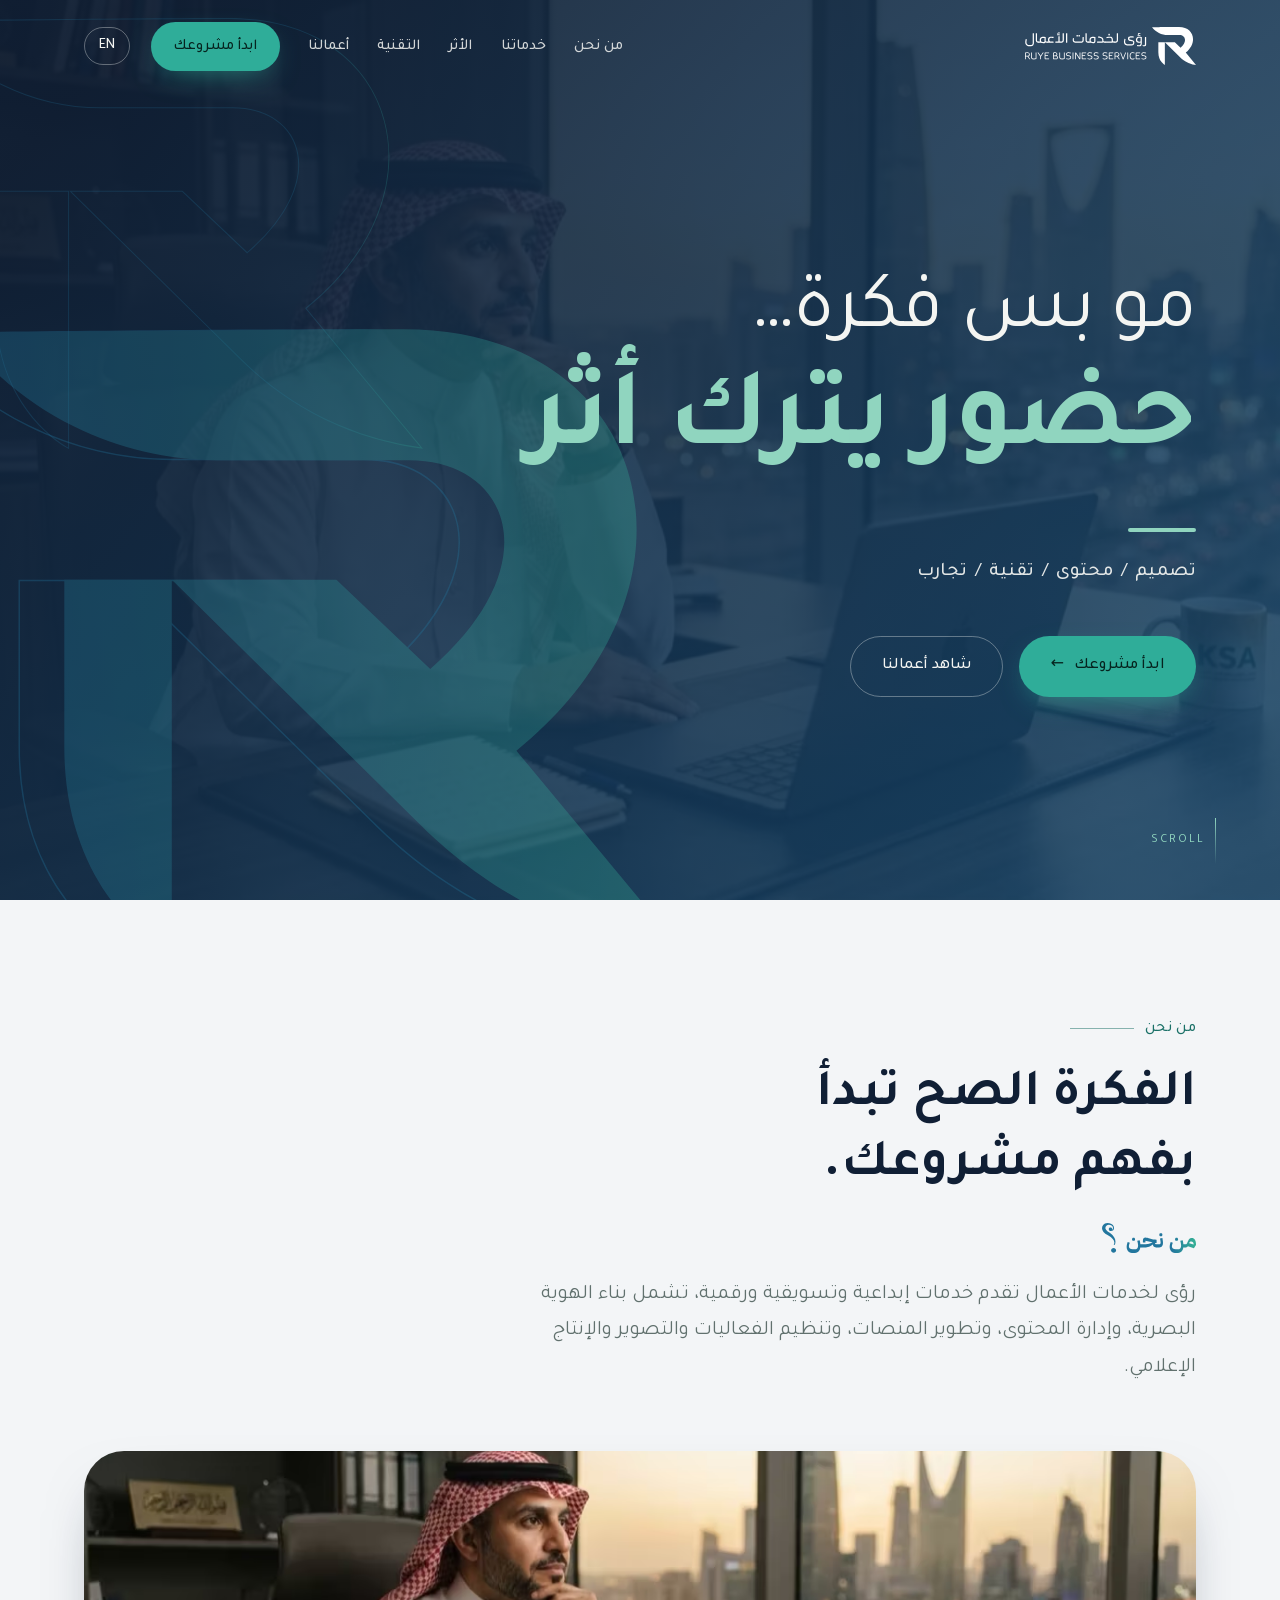
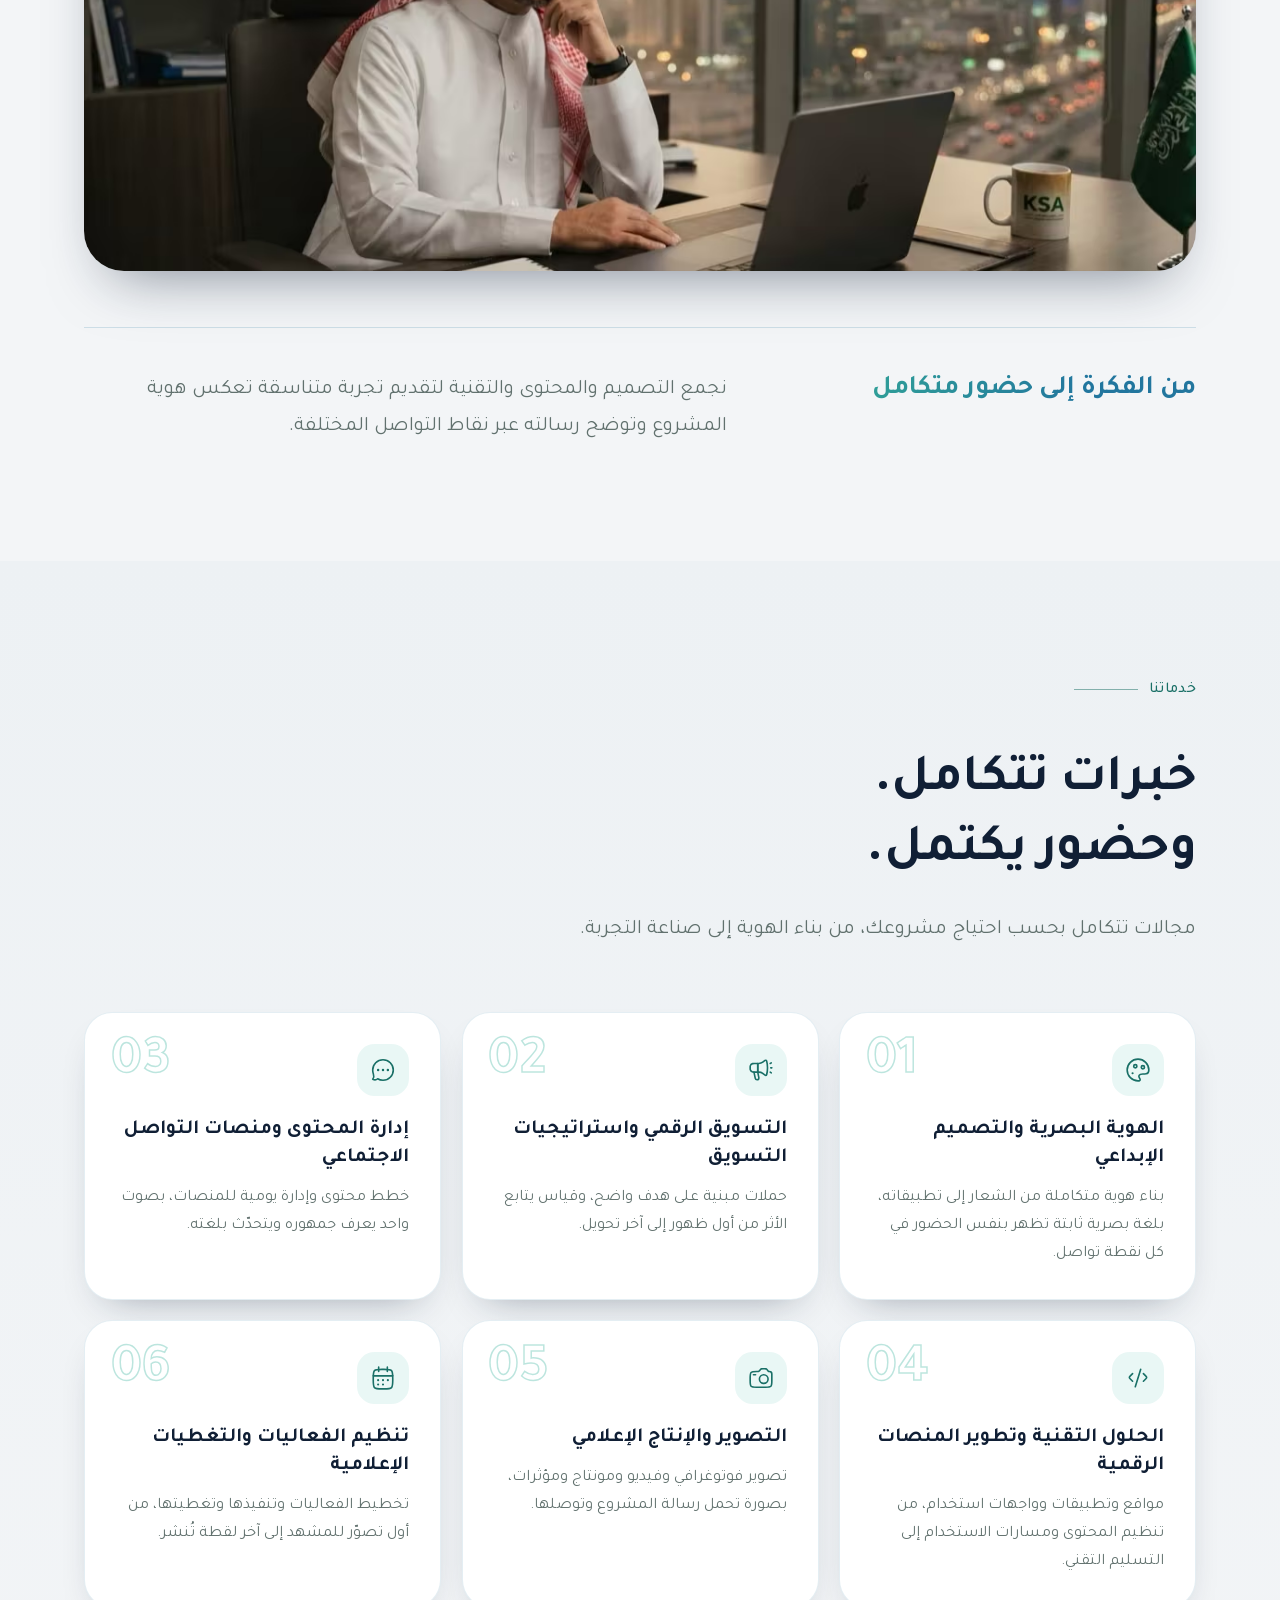
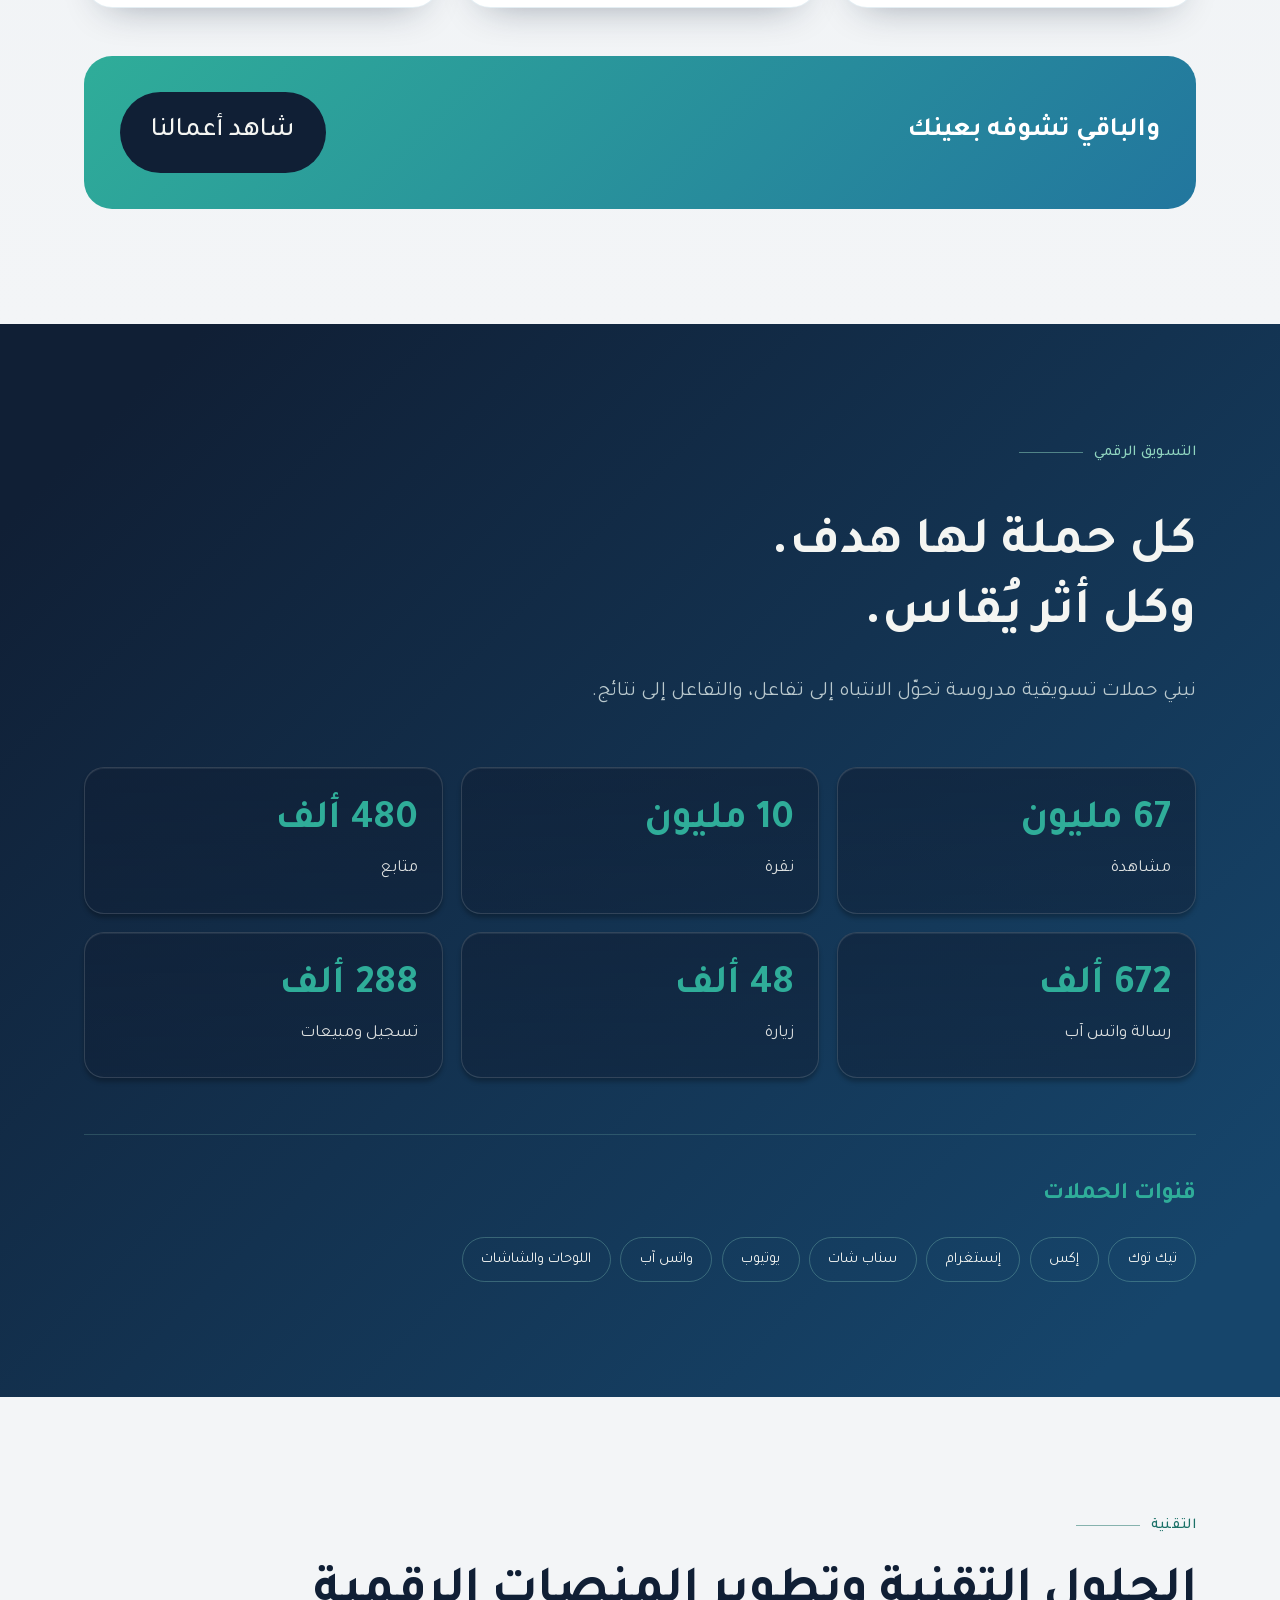
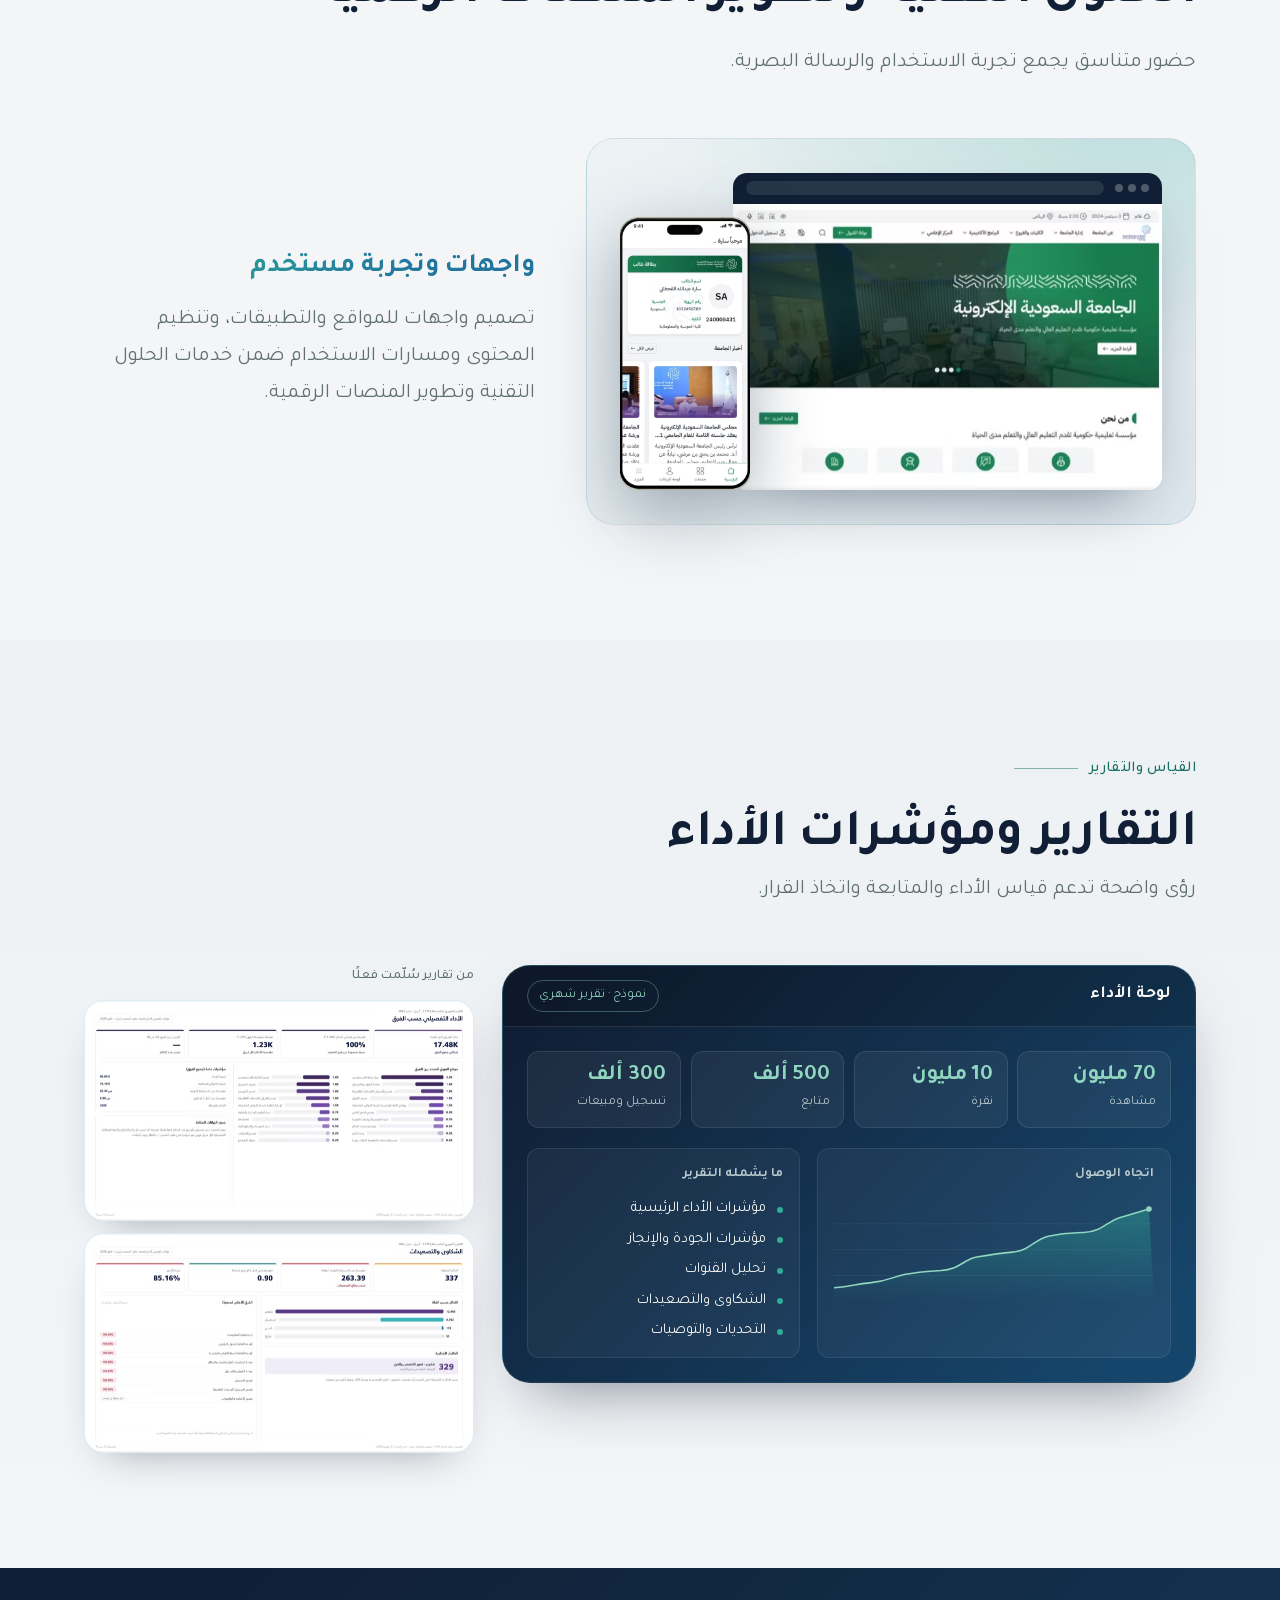
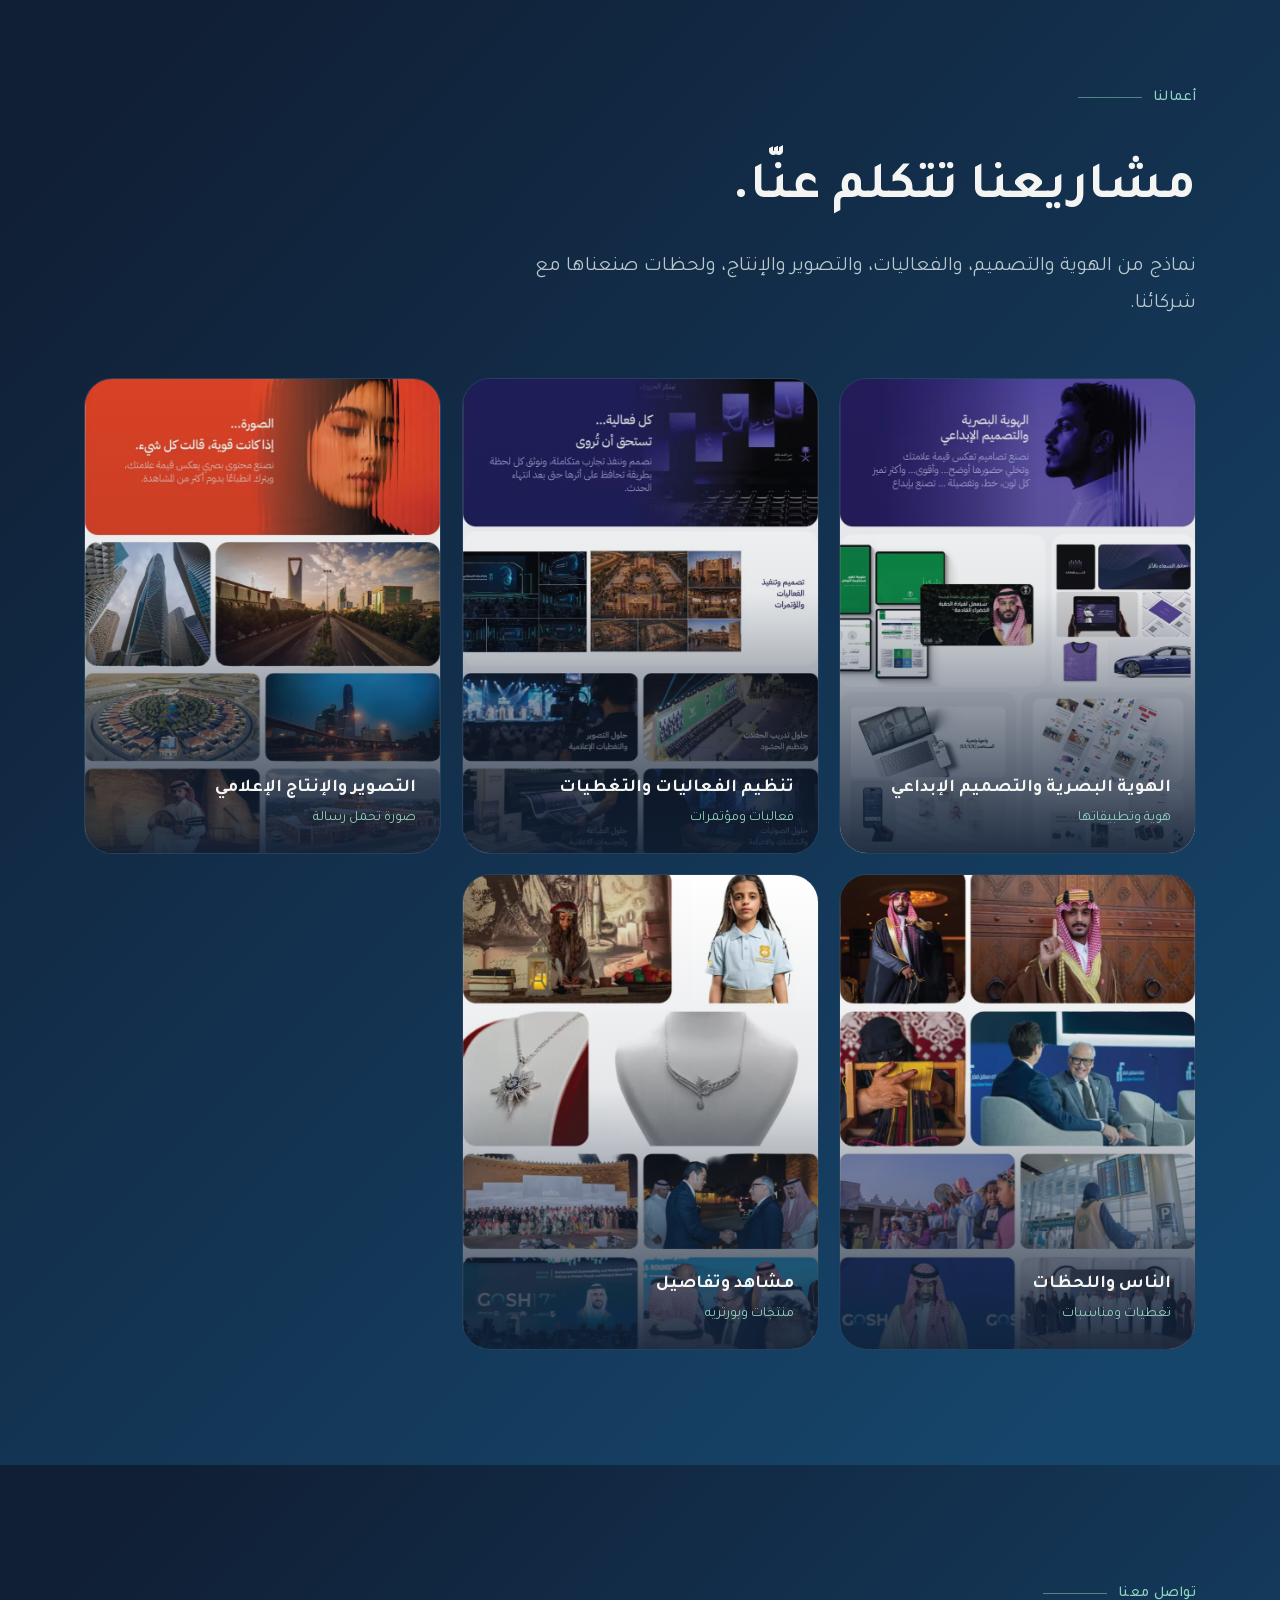
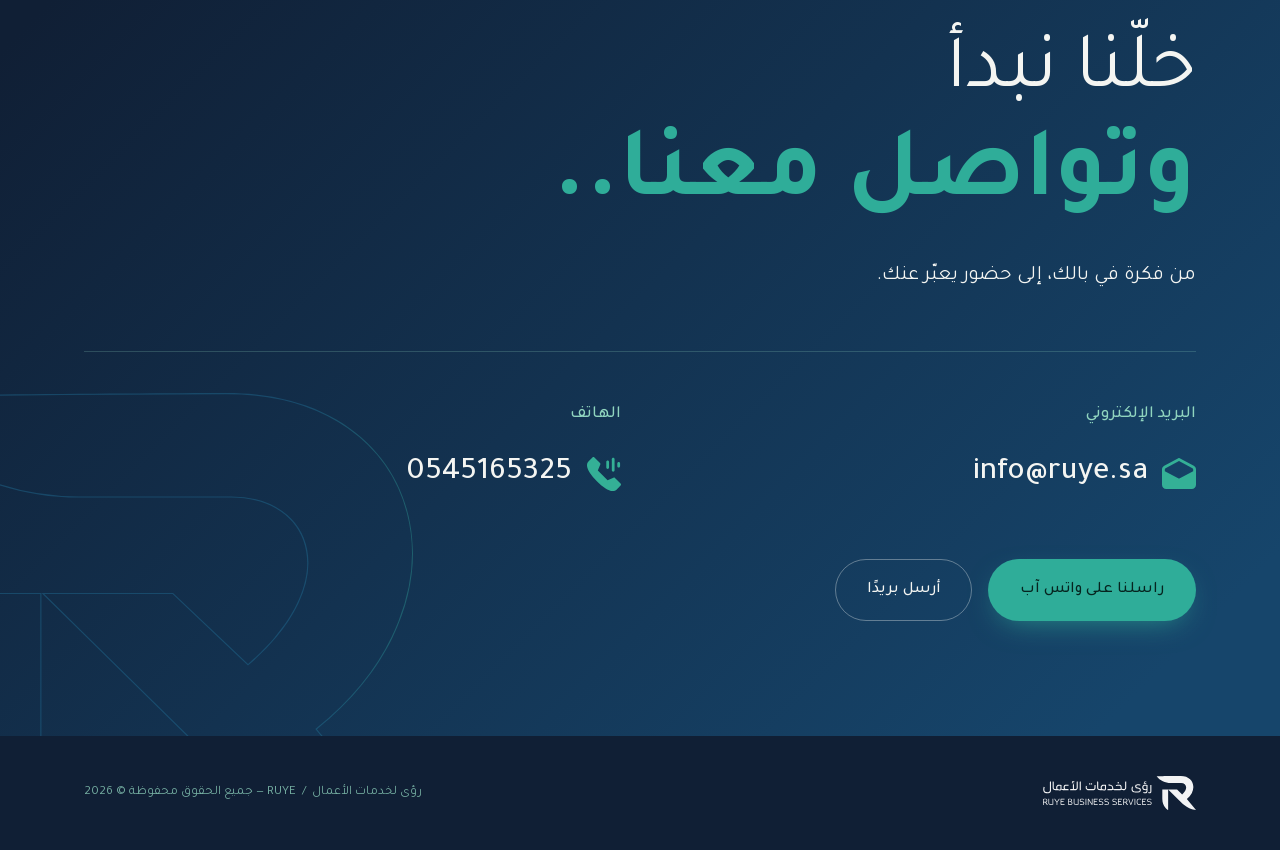
==== single.html @ 50fb527b "نسخة معاينة للعميل من موقع رؤى لخدمات الأعمال بناء ساكن مولَّد من مستودع العمل الخاص، للعرض على العم" ====
<!doctype html>
<html lang="ar" dir="rtl">
<head>
<meta charset="utf-8">
<meta name="viewport" content="width=device-width,initial-scale=1">
<title>رؤى لخدمات الأعمال — حضور يترك أثر</title>
<meta name="description" content="رؤى لخدمات الأعمال: خدمات إبداعية وتسويقية ورقمية تشمل بناء الهوية البصرية، وإدارة المحتوى، وتطوير المنصات، وتنظيم الفعاليات والتصوير والإنتاج الإعلامي.">
<meta name="theme-color" content="#101F35">
<link rel="canonical" href="https://ruye.sa/">

<!-- الأيقونات: العلامة الممتلئة على قرميدة كحلية — العلامة المفرّغة تختفي عند ١٦ بكسل.
     apple-touch-icon بلا زوايا مدوّرة: iOS يقصّها بنفسه، والتدوير المسبق يُقصّ مرّتين. -->
<link rel="icon" href="[data-uri]" type="image/svg+xml">

<!-- بطاقة المعاينة عند مشاركة الرابط (واتساب، لينكدإن، إكس، سلاك).
     الروابط هنا مطلقة عمدًا: زاحف المعاينة لا يحلّ المسارات النسبية.
     البطاقة عربية دائمًا لأن الزاحف لا ينفّذ JS فلا يرى مبدّل اللغة. -->
<meta property="og:type" content="website">
<meta property="og:site_name" content="رؤى لخدمات الأعمال">
<meta property="og:url" content="https://ruye.sa/">
<meta property="og:locale" content="ar_SA">
<meta property="og:locale:alternate" content="en_US">
<meta property="og:title" content="رؤى لخدمات الأعمال — حضور يترك أثر">
<meta property="og:description" content="خدمات إبداعية وتسويقية ورقمية — من الفكرة إلى حضور متكامل: هوية بصرية، ومحتوى، ومنصات، وفعاليات وإنتاج إعلامي.">
<meta property="og:image" content="https://ruye.sa/assets/og/ruye-og.jpg">
<meta property="og:image:type" content="image/jpeg">
<meta property="og:image:width" content="1200">
<meta property="og:image:height" content="630">
<meta property="og:image:alt" content="رؤى لخدمات الأعمال — حضور يترك أثر">
<!-- إكس يرث العنوان والوصف والصورة من og تلقائيًا؛ الناقص وحده هو نوع البطاقة -->
<meta name="twitter:card" content="summary_large_image">

<!-- خلفية الهيرو أوّل ما يُرسم، وخلفيات CSS لا تُكتشف إلا بعد تحميل
     الأنماط — فالتحميل المسبق يسبقها. المتصفّح الذي لا يفهم AVIF
     يتجاهل السطر ويحمّل JPEG من الأنماط كالمعتاد. -->
<style>
/* =========================================================
   رؤى لخدمات الأعمال — Design tokens
   مستخرجة من الملف التعريفي في Figma (Ruye — إعادة التصميم)
   ========================================================= */

/* ---------- Tajawal (self-hosted) ---------- */
@font-face{font-family:Tajawal;font-style:normal;font-weight:400;font-display:swap;
  src:url([data-uri]) format('woff2');
  unicode-range:U+0600-06FF,U+0750-077F,U+0870-0891,U+0897-08E1,U+08E3-08FF,U+200C-200E,U+2010-2011,U+204F,U+2E41,U+FB50-FDFF,U+FE70-FE74,U+FE76-FEFC;}
@font-face{font-family:Tajawal;font-style:normal;font-weight:400;font-display:swap;
  src:url([data-uri]) format('woff2');
  unicode-range:U+0000-00FF,U+0131,U+0152-0153,U+02BB-02BC,U+02C6,U+02DA,U+02DC,U+0304,U+0308,U+0329,U+2000-206F,U+20AC,U+2122,U+2191,U+2193,U+2212,U+2215,U+FEFF,U+FFFD;}
@font-face{font-family:Tajawal;font-style:normal;font-weight:500;font-display:swap;
  src:url([data-uri]) format('woff2');
  unicode-range:U+0600-06FF,U+0750-077F,U+0870-0891,U+0897-08E1,U+08E3-08FF,U+200C-200E,U+2010-2011,U+204F,U+2E41,U+FB50-FDFF,U+FE70-FE74,U+FE76-FEFC;}
@font-face{font-family:Tajawal;font-style:normal;font-weight:500;font-display:swap;
  src:url([data-uri]) format('woff2');
  unicode-range:U+0000-00FF,U+0131,U+0152-0153,U+02BB-02BC,U+02C6,U+02DA,U+02DC,U+0304,U+0308,U+0329,U+2000-206F,U+20AC,U+2122,U+2191,U+2193,U+2212,U+2215,U+FEFF,U+FFFD;}
@font-face{font-family:Tajawal;font-style:normal;font-weight:700;font-display:swap;
  src:url([data-uri]) format('woff2');
  unicode-range:U+0600-06FF,U+0750-077F,U+0870-0891,U+0897-08E1,U+08E3-08FF,U+200C-200E,U+2010-2011,U+204F,U+2E41,U+FB50-FDFF,U+FE70-FE74,U+FE76-FEFC;}
@font-face{font-family:Tajawal;font-style:normal;font-weight:700;font-display:swap;
  src:url([data-uri]) format('woff2');
  unicode-range:U+0000-00FF,U+0131,U+0152-0153,U+02BB-02BC,U+02C6,U+02DA,U+02DC,U+0304,U+0308,U+0329,U+2000-206F,U+20AC,U+2122,U+2191,U+2193,U+2212,U+2215,U+FEFF,U+FFFD;}

:root{
  /* ---------- Brand colour ---------- */
  --ink-900:#101F35;   /* كحلي عميق — خلفية الأقسام الداكنة */
  --ink-800:#16456B;   /* كحلي أزرق — نهاية التدرّج */
  --ink-700:#1B3045;   /* سطح البطاقات على الداكن */
  --ink-600:#24415F;   /* حدود ناعمة على الداكن */

  --mint-300:#90D5BF;  /* نعناعي — العناوين الفرعية على الداكن */
  --teal-500:#2FAD99;  /* فيروزي رئيسي */
  --teal-600:#35B195;
  --teal-700:#238D86;  /* فيروزي داكن — عناصر كبيرة على الفاتح */
  --teal-ink:#1A7067;  /* نسخة معتمة للنصوص الصغيرة على الفاتح (WCAG AA) */
  --teal-800:#087B71;
  --aqua-500:#31A597;
  --blue-500:#22769E;

  --paper:#F3F5F7;     /* خلفية الأقسام الفاتحة */
  --paper-2:#F4F5F2;   /* نص فاتح على الداكن */
  --muted:#61716E;     /* نص ثانوي على الفاتح */
  --muted-dark:#B9C8CD;/* نص ثانوي على الداكن */

  /* ---------- Gradients ---------- */
  --grad-dark:linear-gradient(135deg,#101F35 8.58%,#16456B 91.42%);
  --grad-rule:linear-gradient(90deg,#22769D 0%,#087B71 50%,#31A597 100%);
  --grad-text:linear-gradient(to left,#22769E 25.73%,#35B195 100%);
  --grad-mint:linear-gradient(135deg,#2FAD99 0%,#22769E 100%);

  /* ---------- Type ---------- */
  --font:'Tajawal',system-ui,-apple-system,'Segoe UI',sans-serif;
  --lh:1.35;
  --lh-body:1.8;

  --fs-display:clamp(2.75rem,7.2vw,5rem);   /* عنوان الهيرو */
  --fs-h2:clamp(2rem,4.4vw,3.25rem);
  --fs-h3:clamp(1.3rem,2.1vw,1.875rem);
  --fs-lead:clamp(1.05rem,1.6vw,1.4375rem);
  --fs-body:clamp(1rem,1.2vw,1.125rem);
  --fs-eyebrow:0.9375rem;
  --fs-small:0.8125rem;

  /* ---------- Space & shape ---------- */
  --gutter:clamp(1.25rem,5vw,4.5rem);
  --section-y:clamp(4.5rem,9vw,8.5rem);
  --maxw:1240px;

  --r-sm:12px;
  --r-md:20px;
  --r-lg:28px;
  --r-xl:40px;
  --r-pill:999px;

  --shadow-card:0 4px 4px rgba(0,0,0,.25);
  --shadow-soft:0 18px 40px -24px rgba(16,31,53,.45);
  --shadow-lift:0 28px 60px -28px rgba(16,31,53,.55);

  /* ---------- Motion ---------- */
  --ease:cubic-bezier(.22,.61,.36,1);
  --dur:.6s;
}


/* ===== style.css ===== */
/* =========================================================
   رؤى لخدمات الأعمال — Stylesheet
   RTL أولاً · بلا اعتماديات
   ========================================================= */

*,*::before,*::after{box-sizing:border-box}
html{scroll-behavior:smooth;-webkit-text-size-adjust:100%}
body{
  margin:0;font-family:var(--font);font-weight:400;
  font-size:var(--fs-body);line-height:var(--lh-body);
  color:var(--ink-900);background:var(--paper);
  overflow-x:hidden;
}
img,svg{max-width:100%;display:block}
/* لفّ الصور في <picture> يجب ألّا يغيّر التخطيط: display:contents
   يلغي صندوق picture فتبقى <img> ابنًا مباشرًا لمكانها الأصلي */
picture{display:contents}
a{color:inherit;text-decoration:none}
button{font:inherit;color:inherit}
h1,h2,h3,p{margin:0}
ul{margin:0;padding:0;list-style:none}

:focus-visible{outline:3px solid var(--teal-500);outline-offset:3px;border-radius:4px}

.skip-link{
  position:absolute;inset-inline-start:-9999px;top:0;z-index:999;
  /* حبر كحليّ لا أبيض: الأبيض على التركوازي ٢٫٧٨:١ وهو دون حدّ AA
     (٤٫٥:١ لنصّ ١٦ بكسل)، والكحليّ عليه ٥٫٩٥:١. ويبقى لون الخلفية
     من الهوية كما هو. */
  background:var(--teal-500);color:var(--ink-900);padding:.75rem 1.25rem;border-radius:0 0 var(--r-sm) var(--r-sm);
}
.skip-link:focus{inset-inline-start:1rem}

.wrap{width:100%;max-width:var(--maxw);margin-inline:auto;padding-inline:var(--gutter)}
.section{padding-block:var(--section-y);position:relative}
.section--dark{background:var(--grad-dark);color:var(--paper-2);overflow:hidden}
.section--paper{background:var(--paper)}
.section--tint{background:linear-gradient(180deg,#EDF1F4 0%,var(--paper) 100%)}

/* ---------- Shared type blocks ---------- */
.eyebrow{
  font-weight:500;font-size:var(--fs-eyebrow);letter-spacing:.02em;
  color:var(--teal-ink);margin-bottom:1.25rem;display:flex;align-items:center;gap:.7rem;
}
.eyebrow::after{content:"";height:1px;width:clamp(28px,5vw,64px);background:currentColor;opacity:.5}
.section--dark .eyebrow{color:var(--mint-300)}

.h2{font-size:var(--fs-h2);font-weight:700;line-height:var(--lh);letter-spacing:-.01em}
.lead{font-size:var(--fs-lead);color:var(--muted);line-height:var(--lh-body);max-width:62ch}
.section--dark .lead{color:var(--muted-dark)}
.grad-text{
  background:var(--grad-text);-webkit-background-clip:text;background-clip:text;color:transparent;
}
.rule{height:1px;border:0;background:var(--grad-rule);opacity:.65;margin:0}

/* ---------- Buttons ---------- */
.btn{
  display:inline-flex;align-items:center;gap:.6rem;
  padding:.95rem 1.9rem;border-radius:var(--r-pill);border:1px solid transparent;
  font-weight:500;cursor:pointer;transition:transform .25s var(--ease),background-color .25s,border-color .25s,color .25s,box-shadow .25s;
}
.btn:hover{transform:translateY(-2px)}
.btn--primary{background:var(--teal-500);color:#06241F;box-shadow:0 10px 30px -12px rgba(47,173,153,.8)}
.btn--primary:hover{background:var(--mint-300)}
.btn--ghost{border-color:rgba(244,245,242,.35);color:var(--paper-2)}
.btn--ghost:hover{border-color:var(--mint-300);background:rgba(144,213,191,.1)}
.btn--dark{background:var(--ink-900);color:var(--paper-2)}
.btn--dark:hover{background:var(--ink-800)}
.btn__arrow{transition:transform .25s var(--ease)}
.btn:hover .btn__arrow{transform:translateX(-4px)}

/* =========================================================
   Header
   ========================================================= */
.header{
  position:fixed;inset-block-start:0;inset-inline:0;z-index:100;
  transition:background-color .35s var(--ease),backdrop-filter .35s,box-shadow .35s,padding .35s;
  padding-block:1.4rem;
}
.header.is-stuck{
  background:rgba(16,31,53,.72);
  /* سفاري أقل من ١٨ لا يعرف الخاصية بلا بادئة — بدونها يختفي الزجاج على آيفون */
  -webkit-backdrop-filter:blur(18px) saturate(1.4);
  backdrop-filter:blur(18px) saturate(1.4);
  box-shadow:0 1px 0 rgba(144,213,191,.14),0 18px 40px -34px rgba(0,0,0,.9);
  padding-block:.85rem;
}
/* شريط تقدّم القراءة — يظهر بعد مغادرة أعلى الصفحة */
.progress{
  position:absolute;inset-block-end:0;inset-inline:0;height:2px;
  background:var(--grad-rule);transform:scaleX(0);transform-origin:left center;
  opacity:0;transition:opacity .35s var(--ease);
}
[dir="rtl"] .progress{transform-origin:right center}
.header.is-stuck .progress{opacity:1}
.header__inner{display:flex;align-items:center;gap:clamp(.75rem,1.6vw,1.5rem)}
.header__logo{order:1}
.header__logo img{height:38px;width:auto}
.nav{order:2;margin-inline-start:auto;display:flex;align-items:center;gap:clamp(1rem,2.2vw,2.1rem)}
.nav__link{
  color:var(--paper-2);font-weight:500;font-size:.9375rem;position:relative;padding-block:.35rem;opacity:.85;
  transition:opacity .25s,color .25s;
}
.nav__link::after{
  content:"";position:absolute;inset-block-end:0;inset-inline-start:0;height:2px;width:0;
  background:var(--mint-300);transition:width .3s var(--ease);
}
.nav__link:hover,.nav__link.is-active{opacity:1;color:var(--mint-300)}
.nav__link:hover::after,.nav__link.is-active::after{width:100%}
.header__cta{padding:.6rem 1.35rem;font-size:.9375rem}

.nav-toggle{
  display:none;order:4;width:46px;height:46px;border:1px solid rgba(244,245,242,.3);
  background:rgba(16,31,53,.5);border-radius:var(--r-pill);cursor:pointer;align-items:center;justify-content:center;
  position:relative;z-index:3;
}
.nav-toggle span{display:block;width:20px;height:2px;background:var(--paper-2);position:relative;transition:background .2s}
.nav-toggle span::before,.nav-toggle span::after{
  content:"";position:absolute;inset-inline-start:0;width:20px;height:2px;background:var(--paper-2);
  transition:transform .3s var(--ease);
}
.nav-toggle span::before{top:-6px}
.nav-toggle span::after{top:6px}
.nav-toggle[aria-expanded="true"] span{background:transparent}
.nav-toggle[aria-expanded="true"] span::before{transform:translateY(6px) rotate(45deg)}
.nav-toggle[aria-expanded="true"] span::after{transform:translateY(-6px) rotate(-45deg)}

/* ---------- مبدّل اللغة ---------- */
.lang-toggle{
  order:3;display:inline-flex;align-items:center;justify-content:center;
  min-width:46px;height:38px;padding:0 .85rem;
  border:1px solid rgba(244,245,242,.35);border-radius:var(--r-pill);
  background:transparent;color:var(--paper-2);
  font-family:var(--font);font-weight:500;font-size:.875rem;letter-spacing:.04em;line-height:1;
  cursor:pointer;
  transition:background-color .25s,border-color .25s,color .25s,transform .25s var(--ease);
}
.lang-toggle:hover{
  border-color:var(--mint-300);color:var(--mint-300);
  background:rgba(144,213,191,.1);transform:translateY(-2px);
}

/* =========================================================
   Hero
   ========================================================= */
.hero{
  position:relative;min-height:100svh;display:flex;align-items:center;
  /* خلفية الهيرو: صورة الفريق تحت طبقة التدرّج الأزرق (قرار ٢٠٢٦-١١-٠٧).
     الطبقات من فوق إلى تحت: تدرّج معتم ٨٤–٩٣٪ يضمن قراءة النصّ، ثم الصورة،
     ثم التدرّج الأصلي احتياطيًّا إن تعذّر تحميل الصورة فلا يظهر بياض.
     الإعلان مكرّر عمدًا: الأوّل بـJPEG يفهمه كل متصفّح، والثاني يتجاوزه
     بـimage-set فيقدّم AVIF (٣٣ ك.ب بدل ١٤١) حيث تُدعم — و<picture> لا يصلح
     هنا لأن الخلفية في CSS لا في وسم صورة.
     الإطار مرفوع إلى ٢٨٪ لا الوسط: الصورة نفسها تظهر كاملةً في «من نحن»،
     واختلاف الإطار يمنع أن تبدو الصفحة مكرّرةً لصورتها. */
  background:
    linear-gradient(135deg,rgba(16,31,53,.93) 8%,rgba(22,69,107,.84) 91%),
    url([data-uri]) center 28%/cover no-repeat,
    var(--grad-dark);
  background:
    linear-gradient(135deg,rgba(16,31,53,.93) 8%,rgba(22,69,107,.84) 91%),
    image-set(url([data-uri]) type("image/avif"),
              url([data-uri])  type("image/jpeg")) center 28%/cover no-repeat,
    var(--grad-dark);
  color:var(--paper-2);overflow:hidden;
  padding-block:9rem 5rem;
}
.hero__mark,.hero__mark-outline{position:absolute;pointer-events:none;user-select:none}
.hero__mark{
  bottom:-8%;left:-14%;width:min(70vw,860px);opacity:.38;   /* خُفّفت لتظهر الصورة خلفها */
  animation:floatY 14s ease-in-out infinite;
}
.hero__mark-outline{
  top:2%;left:-6%;width:min(40vw,500px);opacity:.24;
}
@keyframes floatY{0%,100%{transform:translateY(0)}50%{transform:translateY(-18px)}}

.hero__inner{position:relative;z-index:2;width:100%}
.hero__title{font-size:var(--fs-display);line-height:1.2;font-weight:400;letter-spacing:-.015em}
.hero__title strong{display:block;font-weight:700;color:var(--mint-300);font-size:1.4em;line-height:1.15}
.hero__accent{width:68px;height:4px;background:var(--mint-300);border-radius:2px;margin-block:clamp(1.75rem,4vh,2.75rem) 1.5rem}
.hero__disciplines{font-weight:500;font-size:clamp(1rem,1.5vw,1.25rem);color:var(--paper-2);opacity:.92}
.hero__actions{display:flex;flex-wrap:wrap;gap:1rem;margin-block-start:clamp(2rem,5vh,3rem)}

.hero__scroll{
  position:absolute;inset-block-end:2.25rem;inset-inline-start:var(--gutter);z-index:2;
  display:flex;align-items:center;gap:.65rem;font-size:var(--fs-small);
  color:var(--mint-300);letter-spacing:.14em;
}
.hero__scroll i{display:block;width:1px;height:46px;background:linear-gradient(180deg,var(--mint-300),transparent);animation:scrollCue 2.2s var(--ease) infinite}
@keyframes scrollCue{0%{transform:scaleY(.2);transform-origin:top}50%{transform:scaleY(1);transform-origin:top}50.1%{transform-origin:bottom}100%{transform:scaleY(.2);transform-origin:bottom}}

/* =========================================================
   About
   ========================================================= */
.about__grid{display:grid;gap:clamp(2.5rem,5vw,4.5rem);grid-template-columns:1fr}
.about__title{font-size:var(--fs-h2);font-weight:700;line-height:var(--lh);color:var(--ink-900)}
/* خط «من نحن ؟» العربي المرسوم باليد — عربي فقط، فهو حروف لا زخرفة محايدة */
.about__lettering{width:94px;margin-block:1.25rem 1.5rem;opacity:.9}
.about__rule{display:none}
.about__media{position:relative;border-radius:var(--r-xl);overflow:hidden;box-shadow:var(--shadow-lift)}
.about__media img{width:100%;height:clamp(260px,42vw,420px);object-fit:cover}
.about__closing{
  display:grid;gap:1.75rem;grid-template-columns:1fr;
  margin-block-start:clamp(2.5rem,5vw,3.5rem);padding-block-start:clamp(2rem,4vw,2.75rem);
  border-block-start:1px solid rgba(34,118,157,.18);
}
.about__closing h3{font-size:var(--fs-h3);font-weight:700;line-height:var(--lh)}
@media(min-width:900px){
  .about__closing{grid-template-columns:minmax(0,.8fr) minmax(0,1.2fr);align-items:start;gap:2.5rem}
}

/* =========================================================
   Services
   ========================================================= */
.services__head{display:grid;gap:1.5rem;margin-bottom:clamp(2.5rem,5vw,4rem)}
.services__grid{display:grid;gap:clamp(1rem,1.6vw,1.5rem);grid-template-columns:repeat(3,minmax(0,1fr))}
.service{
  position:relative;background:#fff;border-radius:var(--r-lg);padding:clamp(1.75rem,2.4vw,2.25rem);
  border:1px solid rgba(34,118,157,.12);box-shadow:var(--shadow-soft);
  transition:transform .35s var(--ease),box-shadow .35s var(--ease),border-color .35s;
  overflow:hidden;
}
.service::before{
  content:"";position:absolute;inset-block-start:0;inset-inline:0;height:3px;
  background:var(--grad-rule);transform:scaleX(0);transform-origin:inline-end;transition:transform .45s var(--ease);
}
.service:hover{transform:translateY(-6px);box-shadow:var(--shadow-lift);border-color:rgba(47,173,153,.35)}
.service:hover::before{transform:scaleX(1)}
/* الرقم: محارة مفرّغة كبيرة في الزاوية الطرفية — تمتلئ عند المرور.
   ‎-webkit-text-stroke مدعوم في كل المتصفّحات الحديثة، ومع ذلك يبقى
   احتياطي @supports لأن color:transparent بلا حدّ = رقم غير مرئي. */
.service__num{
  position:absolute;inset-block-start:clamp(1rem,1.8vw,1.4rem);inset-inline-end:clamp(1.1rem,2vw,1.6rem);
  font-size:clamp(2.75rem,5vw,3.5rem);font-weight:800;line-height:1;letter-spacing:.01em;
  font-feature-settings:"tnum" 1;pointer-events:none;
  color:transparent;-webkit-text-stroke:1.5px rgba(47,173,153,.32);
  transition:-webkit-text-stroke-color .45s var(--ease),transform .45s var(--ease);
}
@supports not ((-webkit-text-stroke:1px currentColor)){
  .service__num{color:rgba(47,173,153,.3)}
}
.service:hover .service__num{-webkit-text-stroke-color:rgba(47,173,153,.8);transform:translateY(-3px)}

/* الأيقونة: مربّع نعناعي باهت ينقلب إلى التدرّج عند المرور */
.service__icon{
  display:grid;place-items:center;inline-size:3.25rem;block-size:3.25rem;
  border-radius:1.1rem;margin-bottom:1.25rem;
  background:rgba(47,173,153,.1);color:var(--teal-ink);
  transition:background .45s var(--ease),color .45s var(--ease),transform .45s var(--ease);
}
.service__icon svg{
  inline-size:1.625rem;block-size:1.625rem;
  fill:none;stroke:currentColor;stroke-width:1.5;stroke-linecap:round;stroke-linejoin:round;
}
.service:hover .service__icon{background:var(--grad-mint);color:#fff;transform:translateY(-3px)}

/* السبرايت وعاءٌ للرموز لا عنصرٌ مرئي */
.icon-sprite{position:absolute;inline-size:0;block-size:0;overflow:hidden}
.service__title{font-size:1.25rem;font-weight:700;line-height:1.4;margin-bottom:.75rem;color:var(--ink-900)}
.service__text{color:var(--muted);font-size:1rem;line-height:1.75}

.services__note{
  margin-block-start:clamp(2rem,4vw,3rem);padding:clamp(1.5rem,3vw,2.25rem);
  background:var(--grad-mint);border-radius:var(--r-lg);color:#fff;
  display:flex;flex-wrap:wrap;align-items:center;justify-content:space-between;gap:1.25rem;
  font-size:var(--fs-h3);font-weight:700;
}

/* =========================================================
   Impact / metrics
   ========================================================= */
.impact__head{display:grid;gap:1.5rem;margin-bottom:clamp(2.5rem,5vw,3.5rem);max-width:760px}
.impact__title{font-size:var(--fs-h2);font-weight:700;line-height:var(--lh);color:var(--paper-2)}
.metrics{display:grid;gap:clamp(.9rem,1.4vw,1.25rem);grid-template-columns:repeat(3,minmax(0,1fr))}
.metric{
  /* زجاج بالشفافية وحدها: خلفية القسم تدرّج أملس، فتمويهها يكلّف ولا يُرى.
     التظليل كحلي لا أبيض: التفتيح يرفع الخلفية عند الطرف الفاتح من التدرّج
     فيهبط تباين الرقم الفيروزي إلى 2.88 — أقل من حد WCAG حتى للنص الكبير.
     عند .50 يبقى التباين 4.72 في الأسوأ (والبطاقة الصمّاء السابقة كانت 4.86). */
  background:linear-gradient(180deg,rgba(16,31,53,.58),rgba(16,31,53,.50));
  border:1px solid rgba(244,245,242,.14);border-radius:var(--r-md);
  padding:1.75rem 1.5rem;
  box-shadow:var(--shadow-card),inset 0 1px 0 rgba(255,255,255,.07);
  transition:transform .35s var(--ease),border-color .35s,background .35s,box-shadow .35s;
}
.metric:hover{
  transform:translateY(-5px);border-color:rgba(47,173,153,.55);
  background:linear-gradient(180deg,rgba(16,31,53,.52),rgba(16,31,53,.46));
}
.metric__value{font-size:clamp(1.9rem,3.2vw,2.5rem);font-weight:700;color:var(--teal-500);line-height:1.25}
.metric__label{color:var(--paper-2);font-size:1.0625rem;margin-block-start:.5rem;opacity:.9}

.channels{
  margin-block-start:clamp(2.5rem,5vw,3.5rem);padding-block-start:clamp(1.75rem,3vw,2.5rem);
  border-block-start:1px solid rgba(144,213,191,.2);
}
.channels__title{color:var(--teal-500);font-weight:700;font-size:1.5rem;margin-bottom:1.25rem}
.channels__list{display:flex;flex-wrap:wrap;gap:.6rem}
.channels__list li{
  border:1px solid rgba(144,213,191,.3);border-radius:var(--r-pill);
  padding:.5rem 1.15rem;font-size:.9375rem;color:var(--paper-2);
  transition:background-color .25s,border-color .25s,transform .25s var(--ease);
}
.channels__list li:hover{background:rgba(144,213,191,.12);border-color:var(--mint-300);transform:translateY(-2px)}

/* =========================================================
   Tech
   ========================================================= */
.tech__grid{display:grid;gap:clamp(2rem,4vw,3.5rem);grid-template-columns:1fr;align-items:center}
/* مسرح الموك-أب: خلفية بالهوية + إطار متصفّح مرسوم + جهاز واحد بجانبه.
   المحاذاة flex-end فيتساوى أسفل الجهاز مع أسفل نافذة المتصفّح. */
.tech__stage{
  display:flex;align-items:flex-end;gap:clamp(.75rem,2vw,1.5rem);margin:0;
  padding:clamp(1.1rem,2.6vw,2.25rem);border-radius:var(--r-lg);
  background:
    radial-gradient(130% 120% at 88% -10%,rgba(47,173,153,.22) 0%,rgba(47,173,153,0) 58%),
    linear-gradient(145deg,#EDF2F4 0%,#DEE7ED 100%);
  border:1px solid rgba(34,118,157,.12);
}
.mock-browser{
  flex:1 1 auto;min-inline-size:0;border-radius:14px;overflow:hidden;background:#fff;
  box-shadow:var(--shadow-lift);
}
.mock-browser__bar{display:flex;align-items:center;gap:.7rem;padding:.55rem .8rem;background:var(--ink-900)}
.mock-browser__dots{display:flex;gap:.32rem;flex:0 0 auto}
.mock-browser__dots i{inline-size:8px;block-size:8px;border-radius:50%;background:rgba(244,245,242,.28)}
.mock-browser__url{flex:1 1 auto;block-size:14px;border-radius:7px;background:rgba(244,245,242,.1)}
.mock-browser img{display:block;inline-size:100%;block-size:auto}

/* سالب inline-start يسحب الجهاز فوق نافذة المتصفّح — في RTL الحافة
   البادئة للجهاز هي اليمنى، أي الجهة التي تقف عليها النافذة. */
.mock-phone{
  flex:0 0 clamp(104px,24%,188px);position:relative;z-index:1;
  margin-inline-start:clamp(-3.75rem,-3.2vw,-1.5rem);
  filter:drop-shadow(0 22px 34px rgba(16,31,53,.34));
}
.mock-phone img{display:block;inline-size:100%;block-size:auto}

@media(max-width:560px){
  .tech__stage{flex-direction:column;align-items:stretch}
  .mock-phone{align-self:center;flex:0 0 auto;inline-size:min(56%,190px);margin-inline-start:0;margin-block-start:-2rem}
}
.tech__copy h3{font-size:var(--fs-h3);font-weight:700;line-height:var(--lh);margin-bottom:1rem}
@media(min-width:960px){.tech__grid{grid-template-columns:minmax(0,1.15fr) minmax(0,.85fr)}}

/* ---------- Reports ---------- */
/* اللوحة على اليمين والدليل على اليسار؛ تنهار إلى عمود واحد تحت ٩٦٠ */
.reports__layout{display:grid;gap:clamp(1.25rem,2.5vw,1.75rem);margin-block-start:clamp(2.5rem,5vw,3.5rem)}
@media(min-width:960px){.reports__layout{grid-template-columns:minmax(0,1.6fr) minmax(0,.9fr);align-items:start}}

.dash{
  margin:0;border-radius:var(--r-lg);overflow:hidden;background:var(--grad-dark);
  border:1px solid rgba(144,213,191,.16);box-shadow:var(--shadow-lift);
}
.dash__bar{
  display:flex;align-items:center;justify-content:space-between;gap:1rem;flex-wrap:wrap;
  padding:.85rem clamp(1rem,2vw,1.5rem);background:rgba(0,0,0,.18);
  border-block-end:1px solid rgba(244,245,242,.1);
}
.dash__title{font-weight:700;color:var(--paper-2);font-size:1.0625rem}
.dash__tag{
  font-size:var(--fs-small);color:var(--mint-300);white-space:nowrap;
  border:1px solid rgba(144,213,191,.35);border-radius:999px;padding:.22rem .7rem;
}
.dash__body{padding:clamp(1rem,2vw,1.5rem);display:grid;gap:clamp(.9rem,1.8vw,1.25rem)}
.dash__kpis{display:grid;grid-template-columns:repeat(4,minmax(0,1fr));gap:.6rem}
.kpi{
  background:rgba(244,245,242,.055);border:1px solid rgba(244,245,242,.1);
  border-radius:var(--r-sm);padding:.75rem .85rem;display:grid;gap:.15rem;
}
.kpi b{font-size:clamp(1.05rem,1.9vw,1.375rem);font-weight:700;line-height:1.15;color:var(--mint-300)}
.kpi span{font-size:var(--fs-small);color:var(--muted-dark)}

.dash__panels{display:grid;gap:clamp(.75rem,1.6vw,1.1rem);grid-template-columns:minmax(0,1.3fr) minmax(0,1fr)}
.panel{
  background:rgba(244,245,242,.045);border:1px solid rgba(244,245,242,.09);
  border-radius:var(--r-sm);padding:.9rem 1rem;min-inline-size:0;
}
.panel__title{font-size:var(--fs-small);font-weight:700;color:var(--muted-dark);margin-bottom:.75rem}
.panel__chart{display:block;inline-size:100%;block-size:auto}
/* بلا عكس في RTL رغم اتجاه القراءة: المنحنى بلا محور زمن مكتوب، فالقراءة
   الوحيدة الممكنة هي شكله. والصعود نحو اليمين لا يُساء فهمه، أمّا عكسه
   فيبدو هبوطًا لمن لا ينتبه إلى اتجاه القراءة. */
.panel__list{list-style:none;display:grid;gap:.5rem;margin:0;padding:0}
.panel__list li{position:relative;padding-inline-start:1.05rem;font-size:.9375rem;line-height:1.5;color:var(--paper-2)}
.panel__list li::before{
  content:"";position:absolute;inset-inline-start:0;inset-block-start:.56em;
  inline-size:6px;block-size:6px;border-radius:50%;background:var(--teal-500);
}

.reports__proof{display:grid;gap:.75rem;align-content:start}
.reports__proof-label{font-size:var(--fs-small);color:var(--muted);font-weight:500}
.proof{
  display:block;inline-size:100%;padding:0;cursor:zoom-in;background:#fff;
  border:1px solid rgba(34,118,157,.14);border-radius:var(--r-md);overflow:hidden;
  box-shadow:var(--shadow-soft);transition:transform .35s var(--ease),box-shadow .35s var(--ease);
}
.proof:hover{transform:translateY(-4px);box-shadow:var(--shadow-lift)}
.proof img{display:block;inline-size:100%;aspect-ratio:16/9;object-fit:cover}

@media(max-width:640px){
  .dash__kpis{grid-template-columns:repeat(2,minmax(0,1fr))}
  .dash__panels{grid-template-columns:1fr}
}

/* =========================================================
   Work gallery
   ========================================================= */
.work__head{display:grid;gap:1.5rem;margin-bottom:clamp(2.5rem,5vw,3.5rem);max-width:760px}
.work__grid{display:grid;gap:clamp(1rem,1.6vw,1.5rem);grid-template-columns:repeat(3,minmax(0,1fr))}
.work-card{
  position:relative;border-radius:var(--r-lg);overflow:hidden;cursor:zoom-in;
  background:var(--ink-700);border:1px solid var(--ink-600);padding:0;width:100%;text-align:start;
  transition:transform .4s var(--ease),box-shadow .4s var(--ease),border-color .4s;
}
.work-card img{width:100%;aspect-ratio:3/4;object-fit:cover;transition:transform .7s var(--ease);}
.work-card::after{
  content:"";position:absolute;inset:0;
  background:linear-gradient(to top,rgba(16,31,53,.92) 0%,rgba(16,31,53,.1) 55%,transparent 100%);
}
.work-card:hover{transform:translateY(-6px);box-shadow:var(--shadow-lift);border-color:rgba(47,173,153,.5)}
.work-card:hover img{transform:scale(1.05)}
.work-card__label{
  position:absolute;inset-block-end:0;inset-inline:0;z-index:2;
  padding:1.5rem;color:var(--paper-2);font-weight:700;font-size:1.125rem;line-height:1.5;
}
.work-card__label span{display:block;font-weight:400;font-size:.875rem;color:var(--mint-300);margin-block-start:.35rem}

/* ---------- Lightbox ---------- */
.lightbox{
  position:fixed;inset:0;z-index:200;display:none;place-items:center;
  background:rgba(8,16,28,.9);
  -webkit-backdrop-filter:blur(14px) saturate(1.2);
  backdrop-filter:blur(14px) saturate(1.2);
  padding:clamp(1rem,4vw,3rem);
}
.lightbox[open],.lightbox.is-open{display:grid}
.lightbox img{max-width:min(94vw,900px);max-height:88vh;width:auto;border-radius:var(--r-md);box-shadow:var(--shadow-lift)}
.lightbox__close{
  position:absolute;inset-block-start:clamp(1rem,3vw,2rem);inset-inline-end:clamp(1rem,3vw,2rem);
  width:48px;height:48px;border-radius:var(--r-pill);border:1px solid rgba(244,245,242,.3);
  background:transparent;color:var(--paper-2);font-size:1.4rem;cursor:pointer;line-height:1;
  transition:background-color .25s,border-color .25s;
}
.lightbox__close:hover{background:rgba(244,245,242,.12);border-color:var(--mint-300)}

/* =========================================================
   Contact
   ========================================================= */
.contact{position:relative;overflow:hidden}
.contact__mark{position:absolute;bottom:-18%;left:-10%;width:min(52vw,580px);opacity:.4;pointer-events:none}
.contact__inner{position:relative;z-index:2}
.contact__title{font-size:var(--fs-display);font-weight:400;line-height:1.2;color:var(--paper-2)}
.contact__title strong{display:block;font-weight:700;color:var(--teal-500);font-size:1.25em;line-height:1.15}
.contact__sub{font-size:var(--fs-lead);color:var(--paper-2);margin-block-start:1.25rem;opacity:.9}
.contact__details{
  display:grid;gap:clamp(1.5rem,3vw,2.5rem);grid-template-columns:repeat(auto-fit,minmax(min(100%,260px),1fr));
  margin-block-start:clamp(2.5rem,5vw,3.5rem);padding-block-start:clamp(2rem,4vw,3rem);
  border-block-start:1px solid rgba(144,213,191,.22);
}
.contact__label{color:var(--mint-300);font-weight:500;font-size:1.0625rem;margin-bottom:.9rem}
.contact__value{
  display:inline-flex;align-items:center;gap:.9rem;color:var(--paper-2);
  font-size:clamp(1.3rem,2.6vw,2rem);font-weight:500;transition:color .25s,transform .25s var(--ease);
}
.contact__value:hover{color:var(--mint-300);transform:translateX(-4px)}
.contact__value img{width:clamp(26px,3vw,34px);height:auto;flex:none}
.contact__actions{display:flex;flex-wrap:wrap;gap:1rem;margin-block-start:clamp(2.5rem,5vw,3.5rem)}

/* =========================================================
   Footer
   ========================================================= */
.footer{background:var(--ink-900);color:var(--paper-2);padding-block:2.5rem}
.footer__inner{display:flex;flex-wrap:wrap;align-items:center;justify-content:space-between;gap:1.25rem}
.footer img{height:34px;width:auto;opacity:.95}
.footer__note{font-size:var(--fs-small);color:var(--mint-300);opacity:.8}

/* =========================================================
   LTR (الإنجليزية) — ما لا تقلبه الخصائص المنطقية
   ========================================================= */
[dir="ltr"] .hero__mark{left:auto;right:-14%}
[dir="ltr"] .hero__mark-outline{left:auto;right:-6%}
[dir="ltr"] .contact__mark{left:auto;right:-10%}
[dir="ltr"] .btn:hover .btn__arrow{transform:translateX(4px)}
/* الإنجليزية: أخفِ الحروف العربية وضع خطًا متدرجًا بنفس المقاس والهوامش */
[dir="ltr"] .about__lettering{display:none}
[dir="ltr"] .about__rule{display:block;width:94px;height:3px;border-radius:2px;background:var(--grad-rule);margin-block:1.25rem 1.5rem;opacity:.9}
[dir="ltr"] .contact__value:hover{transform:translateX(4px)}

/* =========================================================
   Reveal on scroll
   ========================================================= */
.reveal{opacity:0;transform:translateY(26px);transition:opacity .8s var(--ease),transform .8s var(--ease)}
.reveal.is-in{opacity:1;transform:none}
.reveal[data-delay="1"]{transition-delay:.08s}
.reveal[data-delay="2"]{transition-delay:.16s}
.reveal[data-delay="3"]{transition-delay:.24s}
.reveal[data-delay="4"]{transition-delay:.32s}
.reveal[data-delay="5"]{transition-delay:.4s}

/* ---------- كشف العناوين كلمةً كلمة ---------- */
/* كلمات لا حروف: التقطيع الحرفي يكسر وصل الحروف العربية */
.is-split .w{
  display:inline-block;opacity:0;transform:translateY(.55em);
  transition:opacity .62s var(--ease),transform .62s var(--ease);
  transition-delay:calc(var(--i,0) * 55ms);
}
.is-split.is-in .w{opacity:1;transform:none}
/* عند تبديل اللغة تُعاد الكلمات فورًا بلا إعادة تشغيل الحركة */
.is-split.is-instant .w{transition:none}
/* العنوان لا يتحرك ككتلة حين تتحرك كلماته */
.reveal.is-split{opacity:1;transform:none}

/* =========================================================
   Responsive
   ========================================================= */
@media(max-width:1080px){
  .services__grid,.metrics,.work__grid{grid-template-columns:repeat(2,minmax(0,1fr))}
}

@media(max-width:600px){
  .services__grid,.metrics,.work__grid{grid-template-columns:1fr}
}

@media(max-width:860px){
  .nav-toggle{display:inline-flex}
  .nav{
    position:fixed;inset-block-start:0;inset-inline-end:0;height:100svh;width:min(82vw,340px);
    flex-direction:column;align-items:flex-start;justify-content:center;gap:1.75rem;
    background:rgba(16,31,53,.82);
    -webkit-backdrop-filter:blur(22px) saturate(1.3);
    backdrop-filter:blur(22px) saturate(1.3);
    border-inline-start:1px solid rgba(244,245,242,.12);
    padding:var(--gutter);
    transform:translateX(100%);transition:transform .4s var(--ease);
    box-shadow:-20px 0 60px -30px rgba(0,0,0,.8);margin-inline-start:0;
  }
  .lang-toggle{margin-inline-start:auto}
  [dir="rtl"] .nav{transform:translateX(-100%)}
  .nav.is-open{transform:translateX(0)}
  .nav__link{font-size:1.25rem}
  .header__cta{display:none}
  .nav .header__cta{display:inline-flex;margin-block-start:1rem}
  .hero{min-height:auto;padding-block:8rem 4.5rem}
  .hero__scroll{display:none}
}

@media(max-width:600px){
  .hero__title strong{font-size:1.22em}
  .contact__title strong{font-size:1.12em}
  .services__note{flex-direction:column;align-items:flex-start;font-size:1.35rem}
}

@media(prefers-reduced-motion:reduce){
  *,*::before,*::after{animation-duration:.01ms !important;animation-iteration-count:1 !important;transition-duration:.01ms !important}
  html{scroll-behavior:auto}
  .reveal{opacity:1;transform:none}
  .is-split .w{opacity:1;transform:none}
}

</style>
</head>
<body>
<!-- ملف معاينة مبنيّ آليًّا من المستودع: لا تُحرّره، حرّر المصدر وأعد البناء.
     الصور هنا AVIF بلا احتياطي نقطي ليخفّ الملف؛ الموقع نفسه يحتفظ
     بالاحتياطي كاملًا في <picture>. -->
<a class="skip-link" href="#main" data-i18n="skip">تخطَّ إلى المحتوى</a>

<!-- ============ Header ============ -->
<header class="header" id="header">
  <div class="wrap header__inner">
    <a class="header__logo" href="#hero" data-i18n-aria="logoHome" aria-label="رؤى لخدمات الأعمال — الصفحة الرئيسية">
      <img src="[data-uri]" data-i18n-alt="logoAlt" alt="رؤى لخدمات الأعمال" width="212" height="47">
    </a>

    <button class="lang-toggle" id="langToggle" type="button" lang="en" dir="ltr"
            data-i18n-aria="langSwitch" aria-label="Switch to English">EN</button>

    <button class="nav-toggle" id="navToggle" aria-expanded="false" aria-controls="nav" data-i18n-aria="menuOpen" aria-label="فتح القائمة">
      <span></span>
    </button>

    <nav class="nav" id="nav" data-i18n-aria="navMain" aria-label="التنقّل الرئيسي">
      <a class="nav__link" href="#about" data-i18n="navAbout">من نحن</a>
      <a class="nav__link" href="#services" data-i18n="navServices">خدماتنا</a>
      <a class="nav__link" href="#impact" data-i18n="navImpact">الأثر</a>
      <a class="nav__link" href="#tech" data-i18n="navTech">التقنية</a>
      <a class="nav__link" href="#work" data-i18n="navWork">أعمالنا</a>
      <a class="btn btn--primary header__cta" href="#contact" data-i18n="ctaStart">ابدأ مشروعك</a>
    </nav>
  </div>
  <div class="progress" id="progress" aria-hidden="true"></div>
</header>

<main id="main">

<!-- ============ Hero ============ -->
<section class="hero" id="hero">
  <img class="hero__mark-outline" src="[data-uri]" alt="" aria-hidden="true" data-parallax="26">
  <img class="hero__mark" src="[data-uri]" alt="" aria-hidden="true" data-parallax="14">

  <div class="wrap hero__inner">
    <h1 class="hero__title" data-split>
      <span data-i18n="heroLine1">مو بس فكرة…</span>
      <strong data-i18n="heroLine2">حضور يترك أثر</strong>
    </h1>
    <div class="hero__accent"></div>
    <p class="hero__disciplines" data-i18n-html="heroDisciplines">تصميم &nbsp;/&nbsp; محتوى &nbsp;/&nbsp; تقنية &nbsp;/&nbsp; تجارب</p>
    <div class="hero__actions">
      <a class="btn btn--primary" href="#contact"><span data-i18n="ctaStart">ابدأ مشروعك</span> <span class="btn__arrow" aria-hidden="true">←</span></a>
      <a class="btn btn--ghost" href="#work" data-i18n="ctaWork">شاهد أعمالنا</a>
    </div>
  </div>

  <div class="hero__scroll" aria-hidden="true"><i></i> SCROLL</div>
</section>

<!-- ============ About ============ -->
<section class="section section--paper" id="about">
  <div class="wrap">
    <p class="eyebrow reveal" data-i18n="ebAbout">من نحن</p>

    <div class="about__grid">
      <div>
        <h2 class="about__title reveal" data-split data-i18n-html="aboutTitle">الفكرة الصح تبدأ<br>بفهم مشروعك.</h2>
        <!-- خط عربي مرسوم باليد «من نحن ؟» — يُخفى في الإنجليزية ويحل محله خط متدرج -->
        <img class="about__lettering reveal" src="[data-uri]" alt="" aria-hidden="true" width="94" height="30">
        <span class="about__rule" aria-hidden="true"></span>
        <p class="lead reveal" data-delay="1" data-i18n="aboutLead">
          رؤى لخدمات الأعمال تقدم خدمات إبداعية وتسويقية ورقمية، تشمل بناء الهوية البصرية،
          وإدارة المحتوى، وتطوير المنصات، وتنظيم الفعاليات والتصوير والإنتاج الإعلامي.
        </p>
      </div>

      <figure class="about__media reveal" data-delay="2" style="margin:0">
        <picture>
          <img src="[data-uri]" data-i18n-alt="altTeam" alt="فريق رؤى لخدمات الأعمال أثناء العمل" loading="lazy" width="1200" height="600">
        </picture>
      </figure>
    </div>

    <div class="about__closing">
      <h3 class="grad-text reveal" data-i18n="aboutClosingTitle">من الفكرة إلى حضور متكامل</h3>
      <p class="lead reveal" data-delay="1" data-i18n="aboutClosingLead">
        نجمع التصميم والمحتوى والتقنية لتقديم تجربة متناسقة تعكس هوية المشروع
        وتوضح رسالته عبر نقاط التواصل المختلفة.
      </p>
    </div>
  </div>
</section>

<!-- ============ Services ============ -->
<section class="section section--tint" id="services">
  <div class="wrap">
    <div class="services__head">
      <p class="eyebrow reveal" data-i18n="ebServices">خدماتنا</p>
      <h2 class="h2 reveal" data-split data-i18n-html="servicesTitle">خبرات تتكامل.<br>وحضور يكتمل.</h2>
      <p class="lead reveal" data-delay="1" data-i18n="servicesLead">مجالات تتكامل بحسب احتياج مشروعك، من بناء الهوية إلى صناعة التجربة.</p>
    </div>

    <!-- أيقونات الخدمات: Hugeicons، الحزمة المجانية، رخصة MIT © 2025 Hugeicons
         (النص الكامل في assets/icons/HUGEICONS-LICENSE.md). سبرايت واحد يُستدعى
         بـ <use> بدل تكرار المسارات ستّ مرّات؛ stroke=currentColor ليرث لون البطاقة. -->
    <svg class="icon-sprite" aria-hidden="true" focusable="false">
      <symbol id="i-identity" viewBox="0 0 24 24"><path d="M22 12C22 6.47715 17.5228 2 12 2C6.47715 2 2 6.47715 2 12C2 17.5228 6.47715 22 12 22C12.8417 22 14 22.1163 14 21C14 20.391 13.6832 19.9212 13.3686 19.4544C12.9082 18.7715 12.4523 18.0953 13 17C13.6667 15.6667 14.7778 15.6667 16.4815 15.6667C17.3334 15.6667 18.3334 15.6667 19.5 15.5C21.601 15.1999 22 13.9084 22 12Z"/><circle cx="9.5" cy="8.5" r="1.5"/><circle cx="16.5" cy="9.5" r="1.5"/><path d="M7.125 15H7M7.25 15C7.25 15.1381 7.13807 15.25 7 15.25C6.86193 15.25 6.75 15.1381 6.75 15C6.75 14.8619 6.86193 14.75 7 14.75C7.13807 14.75 7.25 14.8619 7.25 15Z"/></symbol>
      <symbol id="i-marketing" viewBox="0 0 24 24"><path d="M9 6V14H6C5.07003 14 4.60504 14 4.22354 13.8978C3.18827 13.6204 2.37962 12.8117 2.10222 11.7765C2 11.395 2 10.93 2 10C2 9.07003 2 8.60504 2.10222 8.22354C2.37962 7.18827 3.18827 6.37962 4.22354 6.10222C4.60504 6 5.07003 6 6 6H9Z"/><path d="M9 14L9.96466 18.8233C9.98816 18.9408 10 19.0604 10 19.1802V19.3411C10 20.2573 9.25728 21 8.34109 21C7.55885 21 6.8829 20.4536 6.719 19.6887L5.5 14"/><path d="M9 6H10C11.2982 6 12.5614 5.57893 13.6 4.8L15.747 3.18974C15.9112 3.06658 16.111 3 16.3162 3C16.7246 3 17.0909 3.25961 17.2088 3.65054C17.5537 4.79327 18 6.72718 18 10C18 13.2728 17.5537 15.2067 17.2088 16.3495C17.0909 16.7404 16.7246 17 16.3162 17C16.111 17 15.9112 16.9334 15.747 16.8103L13.6 15.2C12.5614 14.4211 11.2982 14 10 14H9V6Z"/><path d="M21 9.99996H22M20.5 6.00109L21.5 5.40637M20.5 14L21.5 14.6481"/></symbol>
      <symbol id="i-content" viewBox="0 0 24 24"><path d="M12 21.5C17.2467 21.5 21.5 17.2467 21.5 12C21.5 6.75329 17.2467 2.5 12 2.5C6.75329 2.5 2.5 6.75329 2.5 12C2.5 13.3377 2.66372 14.5604 3.1189 15.6954C3.81756 17.4374 3.68195 18.9241 2.5 20.5C3.86146 21.1644 5.86811 21.1419 7 20.0725C8.45323 20.9748 10.1636 21.5 12 21.5Z"/><path d="M12.2 12.0002H12M7.69961 11.9999H7.49961M16.6996 11.9999H16.4996M12.4 12.0002C12.4 12.2212 12.2209 12.4002 12 12.4002C11.7791 12.4002 11.6 12.2212 11.6 12.0002C11.6 11.7793 11.7791 11.6002 12 11.6002C12.2209 11.6002 12.4 11.7793 12.4 12.0002ZM7.89961 11.9999C7.89961 12.2208 7.72052 12.3999 7.49961 12.3999C7.2787 12.3999 7.09961 12.2208 7.09961 11.9999C7.09961 11.7789 7.2787 11.5999 7.49961 11.5999C7.72052 11.5999 7.89961 11.7789 7.89961 11.9999ZM16.8996 11.9999C16.8996 12.2208 16.7205 12.3999 16.4996 12.3999C16.2787 12.3999 16.0996 12.2208 16.0996 11.9999C16.0996 11.7789 16.2787 11.5999 16.4996 11.5999C16.7205 11.5999 16.8996 11.7789 16.8996 11.9999Z"/></symbol>
      <symbol id="i-tech" viewBox="0 0 24 24"><path d="M17 8L18.8398 9.85008C19.6133 10.6279 20 11.0168 20 11.5C20 11.9832 19.6133 12.3721 18.8398 13.1499L17 15"/><path d="M7 8L5.16019 9.85008C4.38673 10.6279 4 11.0168 4 11.5C4 11.9832 4.38673 12.3721 5.16019 13.1499L7 15"/><path d="M14.5 4L9.5 20"/></symbol>
      <symbol id="i-media" viewBox="0 0 24 24"><path d="M22 14.5V8.27201C22 7.01721 20.9828 6 19.728 6C19.2679 6 18.8327 5.79084 18.5452 5.43154L18 4.75C17.6086 4.26074 17.4129 4.01611 17.1647 3.84705C16.9991 3.73428 16.8176 3.64702 16.6261 3.58819C16.3391 3.5 16.0258 3.5 15.3992 3.5H13.6008C12.9742 3.5 12.6609 3.5 12.3739 3.58819C12.1824 3.64702 12.0009 3.73428 11.8353 3.84705C11.5871 4.01611 11.3914 4.26074 11 4.75C10.6086 5.23926 10.4129 5.48389 10.1647 5.65295C9.99914 5.76572 9.81759 5.85298 9.62612 5.91181C9.33906 6 9.02578 6 8.39922 6H8C5.17157 6 3.75736 6 2.87868 6.87868C2 7.75736 2 9.17157 2 12V14.5C2 17.3284 2 18.7426 2.87868 19.6213C3.75736 20.5 5.17157 20.5 8 20.5H16C18.8284 20.5 20.2426 20.5 21.1213 19.6213C22 18.7426 22 17.3284 22 14.5Z"/><path d="M5 9H7"/><path d="M18.5309 13C18.5309 15.2091 16.74 17 14.5309 17C12.3217 17 10.5309 15.2091 10.5309 13C10.5309 10.7909 12.3217 9 14.5309 9C16.74 9 18.5309 10.7909 18.5309 13Z"/></symbol>
      <symbol id="i-events" viewBox="0 0 24 24"><path d="M16 2V6M8 2V6"/><path d="M13 4H11C7.22876 4 5.34315 4 4.17157 5.17157C3 6.34315 3 8.22876 3 12V14C3 17.7712 3 19.6569 4.17157 20.8284C5.34315 22 7.22876 22 11 22H13C16.7712 22 18.6569 22 19.8284 20.8284C21 19.6569 21 17.7712 21 14V12C21 8.22876 21 6.34315 19.8284 5.17157C18.6569 4 16.7712 4 13 4Z"/><path d="M3 10H21"/><path d="M12.1258 14H12.0008M12.1258 18H12.0008M7.625 14H7.5M7.625 18H7.5M16.625 14H16.5M12.2508 14C12.2508 14.1381 12.1389 14.25 12.0008 14.25C11.8628 14.25 11.7508 14.1381 11.7508 14C11.7508 13.8619 11.8628 13.75 12.0008 13.75C12.1389 13.75 12.2508 13.8619 12.2508 14ZM12.2508 18C12.2508 18.1381 12.1389 18.25 12.0008 18.25C11.8628 18.25 11.7508 18.1381 11.7508 18C11.7508 17.8619 11.8628 17.75 12.0008 17.75C12.1389 17.75 12.2508 17.8619 12.2508 18ZM7.75 14C7.75 14.1381 7.63807 14.25 7.5 14.25C7.36193 14.25 7.25 14.1381 7.25 14C7.25 13.8619 7.36193 13.75 7.5 13.75C7.63807 13.75 7.75 13.8619 7.75 14ZM7.75 18C7.75 18.1381 7.63807 18.25 7.5 18.25C7.36193 18.25 7.25 18.1381 7.25 18C7.25 17.8619 7.36193 17.75 7.5 17.75C7.63807 17.75 7.75 17.8619 7.75 18ZM16.75 14C16.75 14.1381 16.6381 14.25 16.5 14.25C16.3619 14.25 16.25 14.1381 16.25 14C16.25 13.8619 16.3619 13.75 16.5 13.75C16.6381 13.75 16.75 13.8619 16.75 14Z"/></symbol>
    </svg>

    <div class="services__grid">
      <article class="service reveal">
        <span class="service__num" aria-hidden="true">01</span>
        <span class="service__icon" aria-hidden="true"><svg><use href="#i-identity"/></svg></span>
        <h3 class="service__title" data-i18n="svc1Title">الهوية البصرية والتصميم الإبداعي</h3>
        <p class="service__text" data-i18n="svc1Text">بناء هوية متكاملة من الشعار إلى تطبيقاته، بلغة بصرية ثابتة تظهر بنفس الحضور في كل نقطة تواصل.</p>
      </article>

      <article class="service reveal" data-delay="1">
        <span class="service__num" aria-hidden="true">02</span>
        <span class="service__icon" aria-hidden="true"><svg><use href="#i-marketing"/></svg></span>
        <h3 class="service__title" data-i18n="svc2Title">التسويق الرقمي واستراتيجيات التسويق</h3>
        <p class="service__text" data-i18n="svc2Text">حملات مبنية على هدف واضح، وقياس يتابع الأثر من أول ظهور إلى آخر تحويل.</p>
      </article>

      <article class="service reveal" data-delay="2">
        <span class="service__num" aria-hidden="true">03</span>
        <span class="service__icon" aria-hidden="true"><svg><use href="#i-content"/></svg></span>
        <h3 class="service__title" data-i18n="svc3Title">إدارة المحتوى ومنصات التواصل الاجتماعي</h3>
        <p class="service__text" data-i18n="svc3Text">خطط محتوى وإدارة يومية للمنصات، بصوت واحد يعرف جمهوره ويتحدّث بلغته.</p>
      </article>

      <article class="service reveal" data-delay="3">
        <span class="service__num" aria-hidden="true">04</span>
        <span class="service__icon" aria-hidden="true"><svg><use href="#i-tech"/></svg></span>
        <h3 class="service__title" data-i18n="svc4Title">الحلول التقنية وتطوير المنصات الرقمية</h3>
        <p class="service__text" data-i18n="svc4Text">مواقع وتطبيقات وواجهات استخدام، من تنظيم المحتوى ومسارات الاستخدام إلى التسليم التقني.</p>
      </article>

      <article class="service reveal" data-delay="4">
        <span class="service__num" aria-hidden="true">05</span>
        <span class="service__icon" aria-hidden="true"><svg><use href="#i-media"/></svg></span>
        <h3 class="service__title" data-i18n="svc5Title">التصوير والإنتاج الإعلامي</h3>
        <p class="service__text" data-i18n="svc5Text">تصوير فوتوغرافي وفيديو ومونتاج ومؤثرات، بصورة تحمل رسالة المشروع وتوصلها.</p>
      </article>

      <article class="service reveal" data-delay="5">
        <span class="service__num" aria-hidden="true">06</span>
        <span class="service__icon" aria-hidden="true"><svg><use href="#i-events"/></svg></span>
        <h3 class="service__title" data-i18n="svc6Title">تنظيم الفعاليات والتغطيات الإعلامية</h3>
        <p class="service__text" data-i18n="svc6Text">تخطيط الفعاليات وتنفيذها وتغطيتها، من أول تصوّر للمشهد إلى آخر لقطة تُنشر.</p>
      </article>
    </div>

    <div class="services__note reveal">
      <span data-i18n="servicesNote">والباقي تشوفه بعينك</span>
      <a class="btn btn--dark" href="#work" data-i18n="ctaWork2">شاهد أعمالنا <span class="btn__arrow" aria-hidden="true">←</span></a>
    </div>
  </div>
</section>

<!-- ============ Impact ============ -->
<section class="section section--dark" id="impact">
  <div class="wrap">
    <div class="impact__head">
      <p class="eyebrow reveal" data-i18n="ebImpact">التسويق الرقمي</p>
      <h2 class="impact__title reveal" data-split data-i18n-html="impactTitle">كل حملة لها هدف.<br>وكل أثر يُقاس.</h2>
      <p class="lead reveal" data-delay="1" data-i18n="impactLead">نبني حملات تسويقية مدروسة تحوّل الانتباه إلى تفاعل، والتفاعل إلى نتائج.</p>
    </div>

    <div class="metrics">
      <div class="metric reveal">
        <div class="metric__value" data-count="70" data-suffix-ar="مليون" data-suffix-en="M">0</div>
        <div class="metric__label" data-i18n="mViews">مشاهدة</div>
      </div>
      <div class="metric reveal" data-delay="1">
        <div class="metric__value" data-count="10" data-suffix-ar="مليون" data-suffix-en="M">0</div>
        <div class="metric__label" data-i18n="mClicks">نقرة</div>
      </div>
      <div class="metric reveal" data-delay="2">
        <div class="metric__value" data-count="500" data-suffix-ar="ألف" data-suffix-en="K">0</div>
        <div class="metric__label" data-i18n="mFollowers">متابع</div>
      </div>
      <div class="metric reveal" data-delay="3">
        <div class="metric__value" data-count="700" data-suffix-ar="ألف" data-suffix-en="K">0</div>
        <div class="metric__label" data-i18n="mWhatsapp">رسالة واتس آب</div>
      </div>
      <div class="metric reveal" data-delay="4">
        <div class="metric__value" data-count="50" data-suffix-ar="ألف" data-suffix-en="K">0</div>
        <div class="metric__label" data-i18n="mVisits">زيارة</div>
      </div>
      <div class="metric reveal" data-delay="5">
        <div class="metric__value" data-count="300" data-suffix-ar="ألف" data-suffix-en="K">0</div>
        <div class="metric__label" data-i18n="mSignups">تسجيل ومبيعات</div>
      </div>
    </div>

    <div class="channels">
      <h3 class="channels__title reveal" data-i18n="channelsTitle">قنوات الحملات</h3>
      <ul class="channels__list reveal" data-delay="1">
        <li data-i18n="ch1">تيك توك</li><li data-i18n="ch2">إكس</li><li data-i18n="ch3">إنستغرام</li><li data-i18n="ch4">سناب شات</li>
        <li data-i18n="ch5">يوتيوب</li><li data-i18n="ch6">واتس آب</li><li data-i18n="ch7">اللوحات والشاشات</li>
      </ul>
    </div>
  </div>
</section>

<!-- ============ Tech ============ -->
<section class="section section--paper" id="tech">
  <div class="wrap">
    <p class="eyebrow reveal" data-i18n="ebTech">التقنية</p>
    <h2 class="h2 reveal" style="margin-bottom:1rem" data-split data-i18n-html="techTitle">الحلول التقنية وتطوير المنصات الرقمية</h2>
    <p class="lead reveal" data-delay="1" style="margin-bottom:clamp(2.5rem,5vw,3.5rem)" data-i18n="techLead">حضور متناسق يجمع تجربة الاستخدام والرسالة البصرية.</p>

    <div class="tech__grid">
      <!-- إطار المتصفّح مرسوم بالـCSS لا صورةَ إطار: يبقى حادًّا على أي كثافة شاشة،
           وشريط العنوان فارغ عمدًا فلا يدّعي نطاقًا بعينه. اللقطتان قُصّتا من
           التركيبتين السابقتين: شاشة الموقع وحدها، وجهاز واحد بدل ثلاثة. -->
      <figure class="tech__stage reveal" data-delay="2">
        <div class="mock-browser">
          <div class="mock-browser__bar" aria-hidden="true">
            <span class="mock-browser__dots"><i></i><i></i><i></i></span>
            <span class="mock-browser__url"></span>
          </div>
          <picture>
            <img src="[data-uri]" width="548" height="366" data-i18n-alt="altMockWeb" alt="نموذج واجهة موقع من أعمال رؤى" loading="lazy">
          </picture>
        </div>

        <div class="mock-phone">
          <!-- الجهاز مفرَّغ الخلفية: PNG/AVIF بقناة شفافية، فالظلّ يتبع حدوده
               لا مستطيلًا حوله. الاحتياطي PNG لا JPEG لأن JPEG بلا شفافية. -->
          <picture>
            <img src="[data-uri]" width="400" height="842" data-i18n-alt="altMockPhone" alt="نموذج واجهة تطبيق جوال من أعمال رؤى" loading="lazy">
          </picture>
        </div>
      </figure>

      <div class="tech__copy">
        <h3 class="grad-text reveal" data-delay="1" data-i18n="techSubTitle">واجهات وتجربة مستخدم</h3>
        <p class="lead reveal" data-delay="2" data-i18n="techSubLead">
          تصميم واجهات للمواقع والتطبيقات، وتنظيم المحتوى ومسارات الاستخدام
          ضمن خدمات الحلول التقنية وتطوير المنصات الرقمية.
        </p>
      </div>
    </div>
  </div>
</section>

<!-- ============ Reports ============ -->
<section class="section section--tint" id="reports">
  <div class="wrap">
    <p class="eyebrow reveal" data-i18n="ebReports">القياس والتقارير</p>
    <h2 class="h2 reveal" data-split data-i18n-html="reportsTitle">التقارير ومؤشرات الأداء</h2>
    <p class="lead reveal" data-delay="1" data-i18n="reportsLead">رؤى واضحة تدعم قياس الأداء والمتابعة واتخاذ القرار.</p>

    <div class="reports__layout">
      <!-- اللوحة مرسومة بالكامل: لا صورة فيها، فتبقى حادّة عند أي مقاس وبألوان
           الهوية. الأرقام الأربعة هي أرقام رؤى نفسها المنشورة في قسم «الأثر»،
           وبنود «ما يشمله التقرير» مأخوذة من فهرس تقرير فعلي لا مخترَعة.
           الوسم «نموذج» ظاهر عمدًا: اللوحة تعرض شكل التسليم لا بيانات عميل. -->
      <figure class="dash reveal">
        <figcaption class="dash__bar">
          <span class="dash__title" data-i18n="dashTitle">لوحة الأداء</span>
          <span class="dash__tag" data-i18n="dashTag">نموذج · تقرير شهري</span>
        </figcaption>

        <div class="dash__body">
          <div class="dash__kpis">
            <div class="kpi"><b data-i18n="kpiViews">70 مليون</b><span data-i18n="mViews">مشاهدة</span></div>
            <div class="kpi"><b data-i18n="kpiClicks">10 مليون</b><span data-i18n="mClicks">نقرة</span></div>
            <div class="kpi"><b data-i18n="kpiFollowers">500 ألف</b><span data-i18n="mFollowers">متابع</span></div>
            <div class="kpi"><b data-i18n="kpiSignups">300 ألف</b><span data-i18n="mSignups">تسجيل ومبيعات</span></div>
          </div>

          <div class="dash__panels">
            <div class="panel">
              <h3 class="panel__title" data-i18n="dashTrend">اتجاه الوصول</h3>
              <svg class="panel__chart" viewBox="0 0 520 168" role="img" aria-hidden="true" focusable="false">
                <defs>
                  <linearGradient id="dashArea" x1="0" y1="0" x2="0" y2="1">
                    <stop offset="0%" stop-color="#2FAD99" stop-opacity=".42"/>
                    <stop offset="100%" stop-color="#2FAD99" stop-opacity="0"/>
                  </linearGradient>
                </defs>
                <g stroke="rgba(244,245,242,.09)" stroke-width="1">
                  <line x1="0" y1="42" x2="520" y2="42"/><line x1="0" y1="84" x2="520" y2="84"/><line x1="0" y1="126" x2="520" y2="126"/>
                </g>
                <path d="M0,146 C30,144 34,140 58,138 C90,135 94,128 116,124 C145,120 150,119 174,118 C205,116 210,100 232,96 C262,91 268,90 290,88 C320,85 326,67 348,62 C378,56 384,57 406,56 C436,55 444,38 464,32 C490,25 498,22 512,18 L520,168 L0,168 Z" fill="url(#dashArea)"/>
                <path d="M0,146 C30,144 34,140 58,138 C90,135 94,128 116,124 C145,120 150,119 174,118 C205,116 210,100 232,96 C262,91 268,90 290,88 C320,85 326,67 348,62 C378,56 384,57 406,56 C436,55 444,38 464,32 C490,25 498,22 512,18" fill="none" stroke="#90D5BF" stroke-width="2.5" stroke-linecap="round" stroke-linejoin="round"/>
                <circle cx="512" cy="18" r="4.5" fill="#90D5BF"/>
              </svg>
            </div>

            <div class="panel">
              <h3 class="panel__title" data-i18n="dashIncludes">ما يشمله التقرير</h3>
              <ul class="panel__list">
                <li data-i18n="ri1">مؤشرات الأداء الرئيسية</li>
                <li data-i18n="ri2">مؤشرات الجودة والإنجاز</li>
                <li data-i18n="ri3">تحليل القنوات</li>
                <li data-i18n="ri4">الشكاوى والتصعيدات</li>
                <li data-i18n="ri5">التحديات والتوصيات</li>
              </ul>
            </div>
          </div>
        </div>
      </figure>

      <div class="reports__proof reveal" data-delay="1">
        <p class="reports__proof-label" data-i18n="reportsProof">من تقارير سُلّمت فعلًا</p>
        <button class="proof" type="button" data-full="[data-uri]">
          <picture>
            <img src="[data-uri]" data-i18n-alt="altReport" alt="نموذج من تقارير الأداء" loading="lazy">
          </picture>
        </button>
        <button class="proof" type="button" data-full="[data-uri]">
          <picture>
            <img src="[data-uri]" data-i18n-alt="altReport" alt="نموذج من تقارير الأداء" loading="lazy">
          </picture>
        </button>
      </div>
    </div>
    </div>
  </div>
</section>

<!-- ============ Work ============ -->
<section class="section section--dark" id="work">
  <div class="wrap">
    <div class="work__head">
      <p class="eyebrow reveal" data-i18n="ebWork">أعمالنا</p>
      <h2 class="impact__title reveal" data-split data-i18n-html="workTitle">مشاريعنا تتكلم عنّا.</h2>
      <p class="lead reveal" data-delay="1" data-i18n="workLead">نماذج من الهوية والتصميم، والفعاليات، والتصوير والإنتاج، ولحظات صنعناها مع شركائنا.</p>
    </div>

    <div class="work__grid">
      <button class="work-card reveal" type="button" data-full="[data-uri]">
        <picture>
          <img src="[data-uri]" data-i18n-alt="altWork1" alt="أعمال الهوية البصرية والتصميم الإبداعي" loading="lazy">
        </picture>
        <span class="work-card__label"><b data-i18n="work1">الهوية البصرية والتصميم الإبداعي</b><span data-i18n="work1Sub">هوية وتطبيقاتها</span></span>
      </button>
      <button class="work-card reveal" data-delay="1" type="button" data-full="[data-uri]">
        <picture>
          <img src="[data-uri]" data-i18n-alt="altWork2" alt="أعمال تنظيم الفعاليات والتغطيات الإعلامية" loading="lazy">
        </picture>
        <span class="work-card__label"><b data-i18n="work2">تنظيم الفعاليات والتغطيات</b><span data-i18n="work2Sub">فعاليات ومؤتمرات</span></span>
      </button>
      <button class="work-card reveal" data-delay="2" type="button" data-full="[data-uri]">
        <picture>
          <img src="[data-uri]" data-i18n-alt="altWork3" alt="أعمال التصوير والإنتاج الإعلامي" loading="lazy">
        </picture>
        <span class="work-card__label"><b data-i18n="work3">التصوير والإنتاج الإعلامي</b><span data-i18n="work3Sub">صورة تحمل رسالة</span></span>
      </button>
      <button class="work-card reveal" data-delay="3" type="button" data-full="[data-uri]">
        <picture>
          <img src="[data-uri]" data-i18n-alt="altWork4" alt="تغطيات الناس واللحظات" loading="lazy">
        </picture>
        <span class="work-card__label"><b data-i18n="work4">الناس واللحظات</b><span data-i18n="work4Sub">تغطيات ومناسبات</span></span>
      </button>
      <button class="work-card reveal" data-delay="4" type="button" data-full="[data-uri]">
        <picture>
          <img src="[data-uri]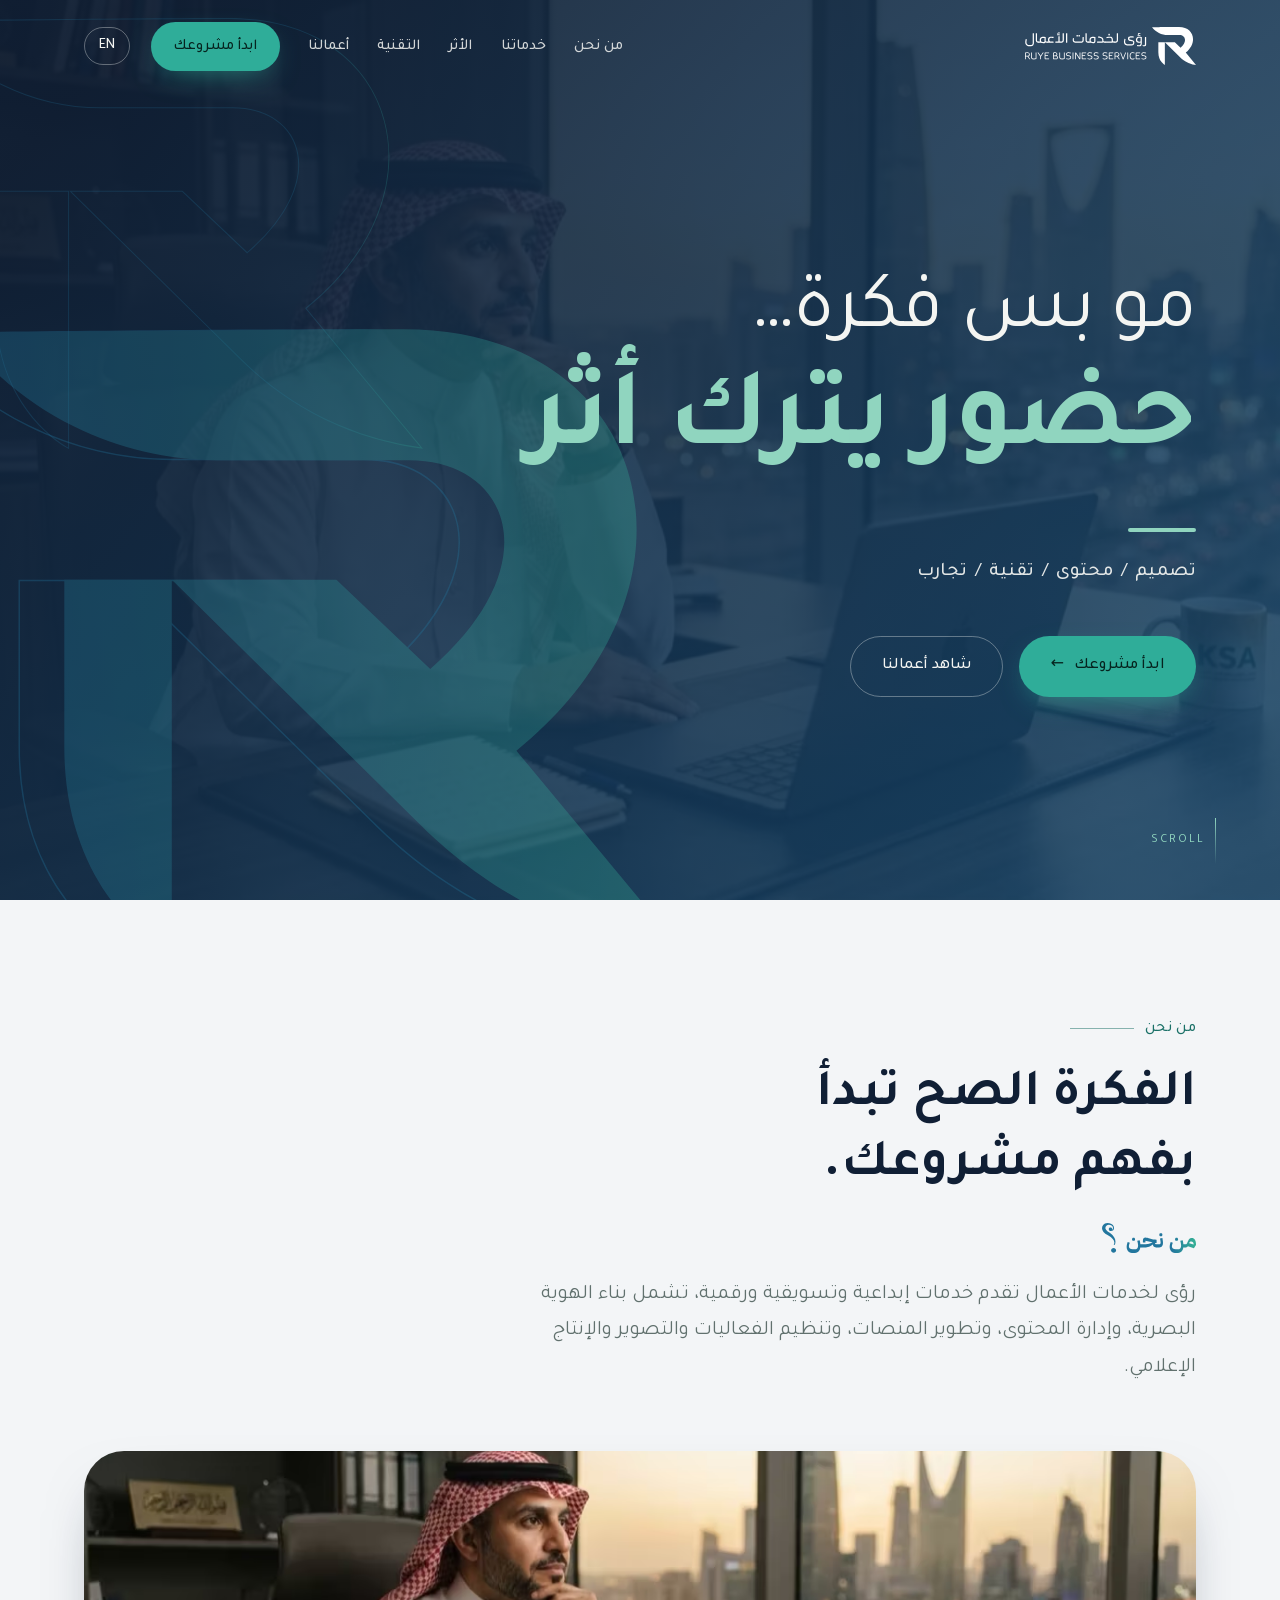
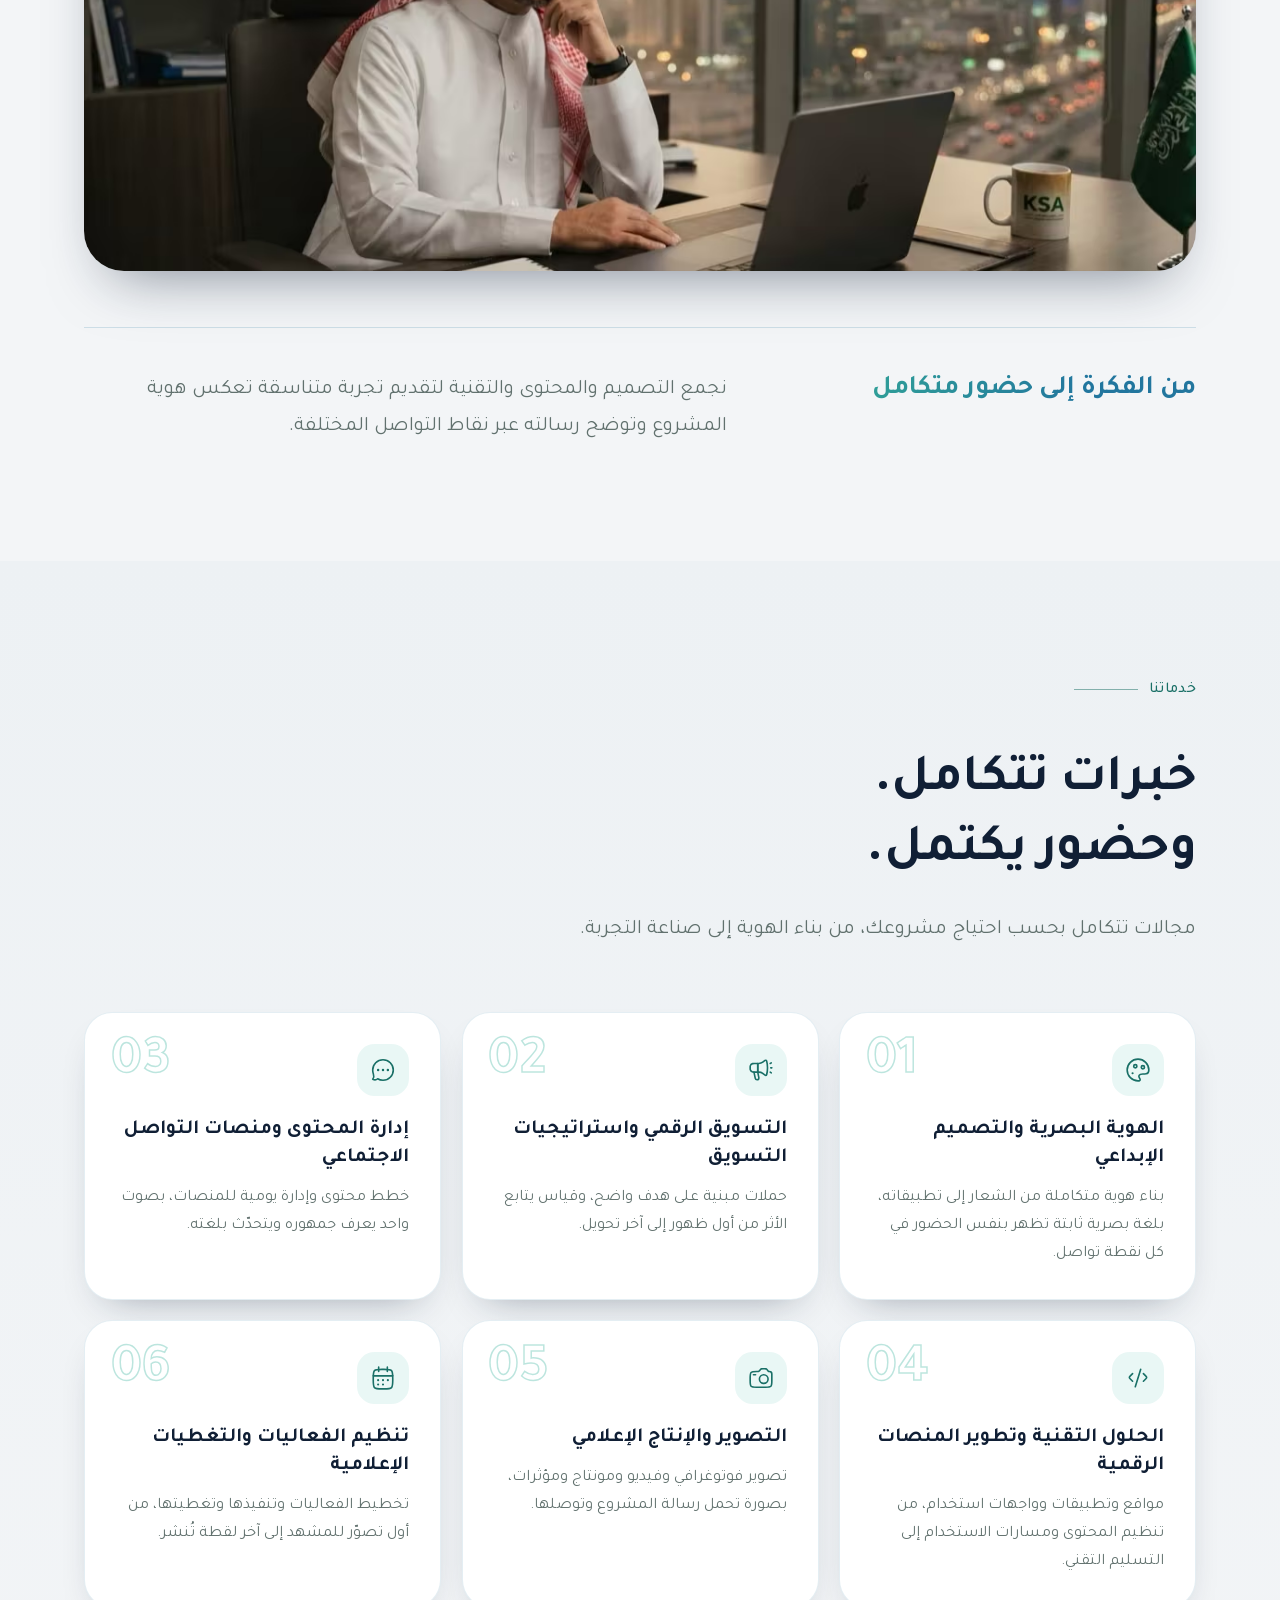
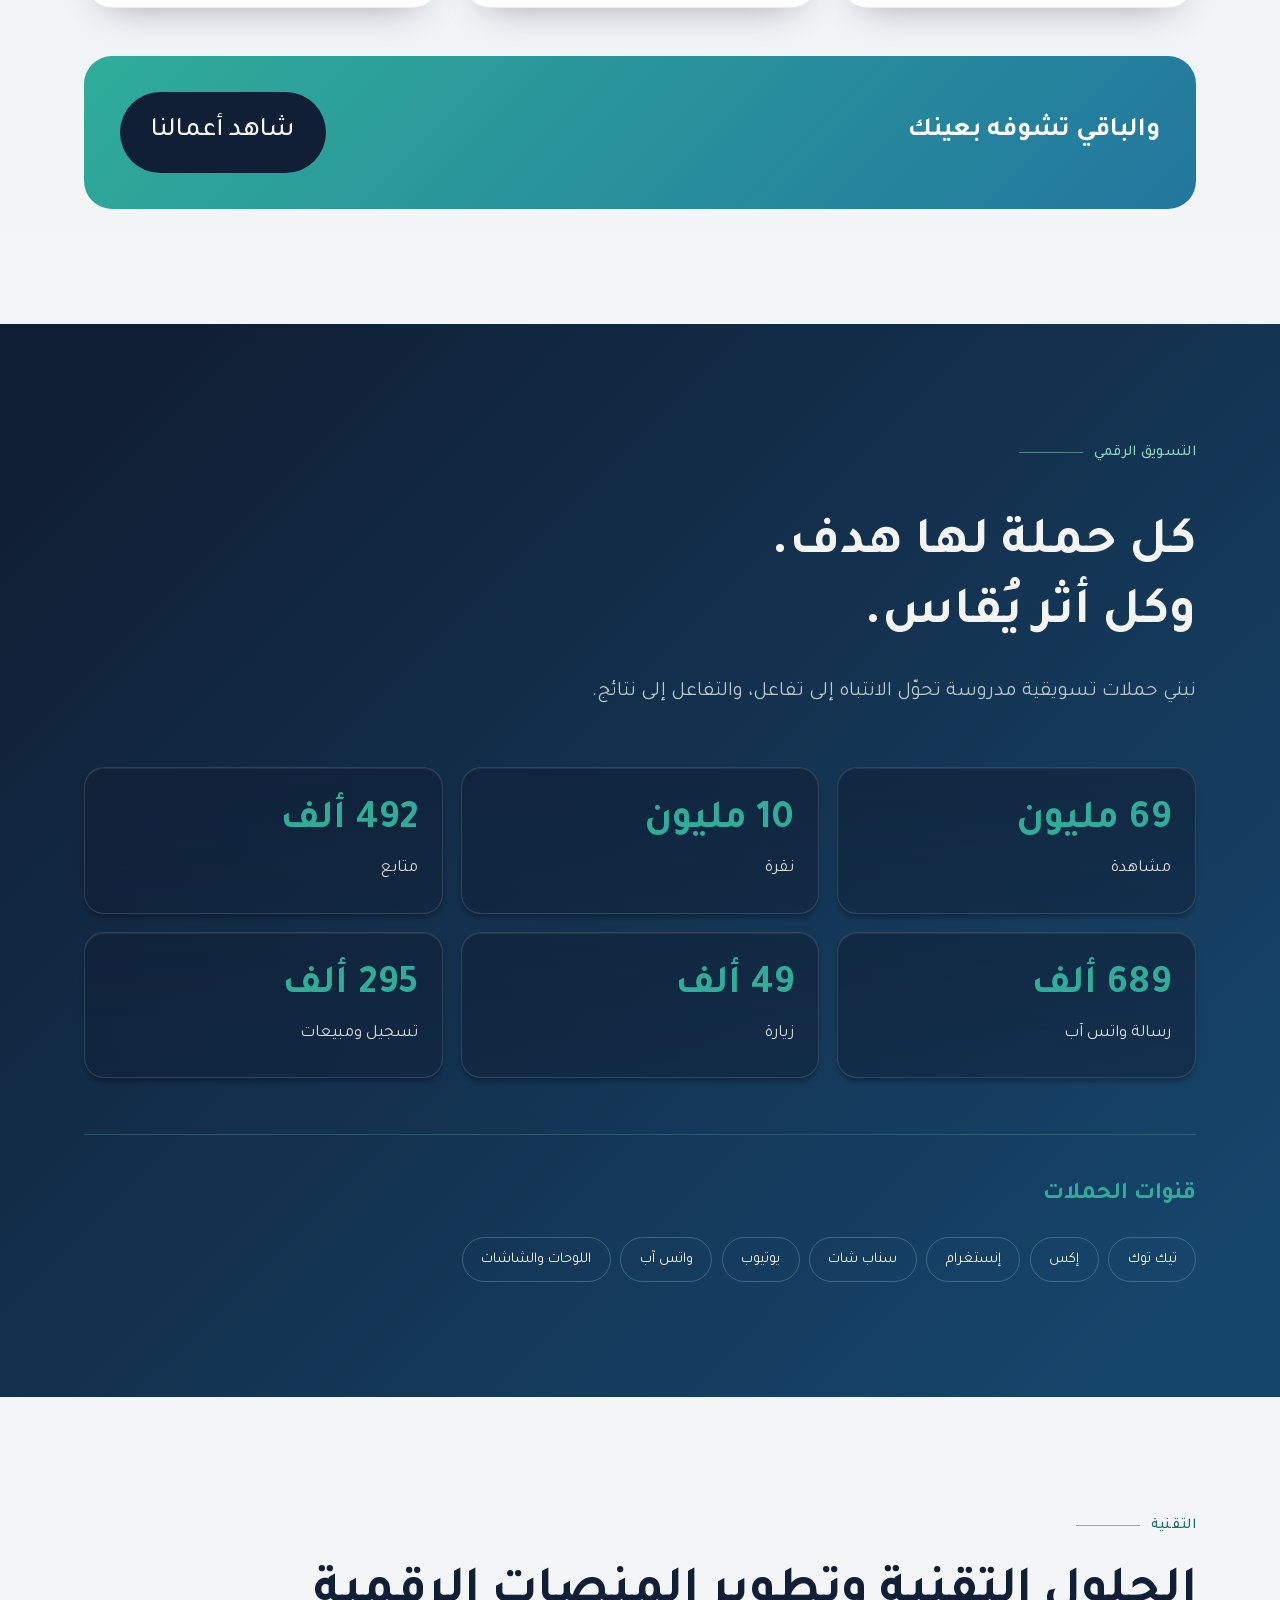
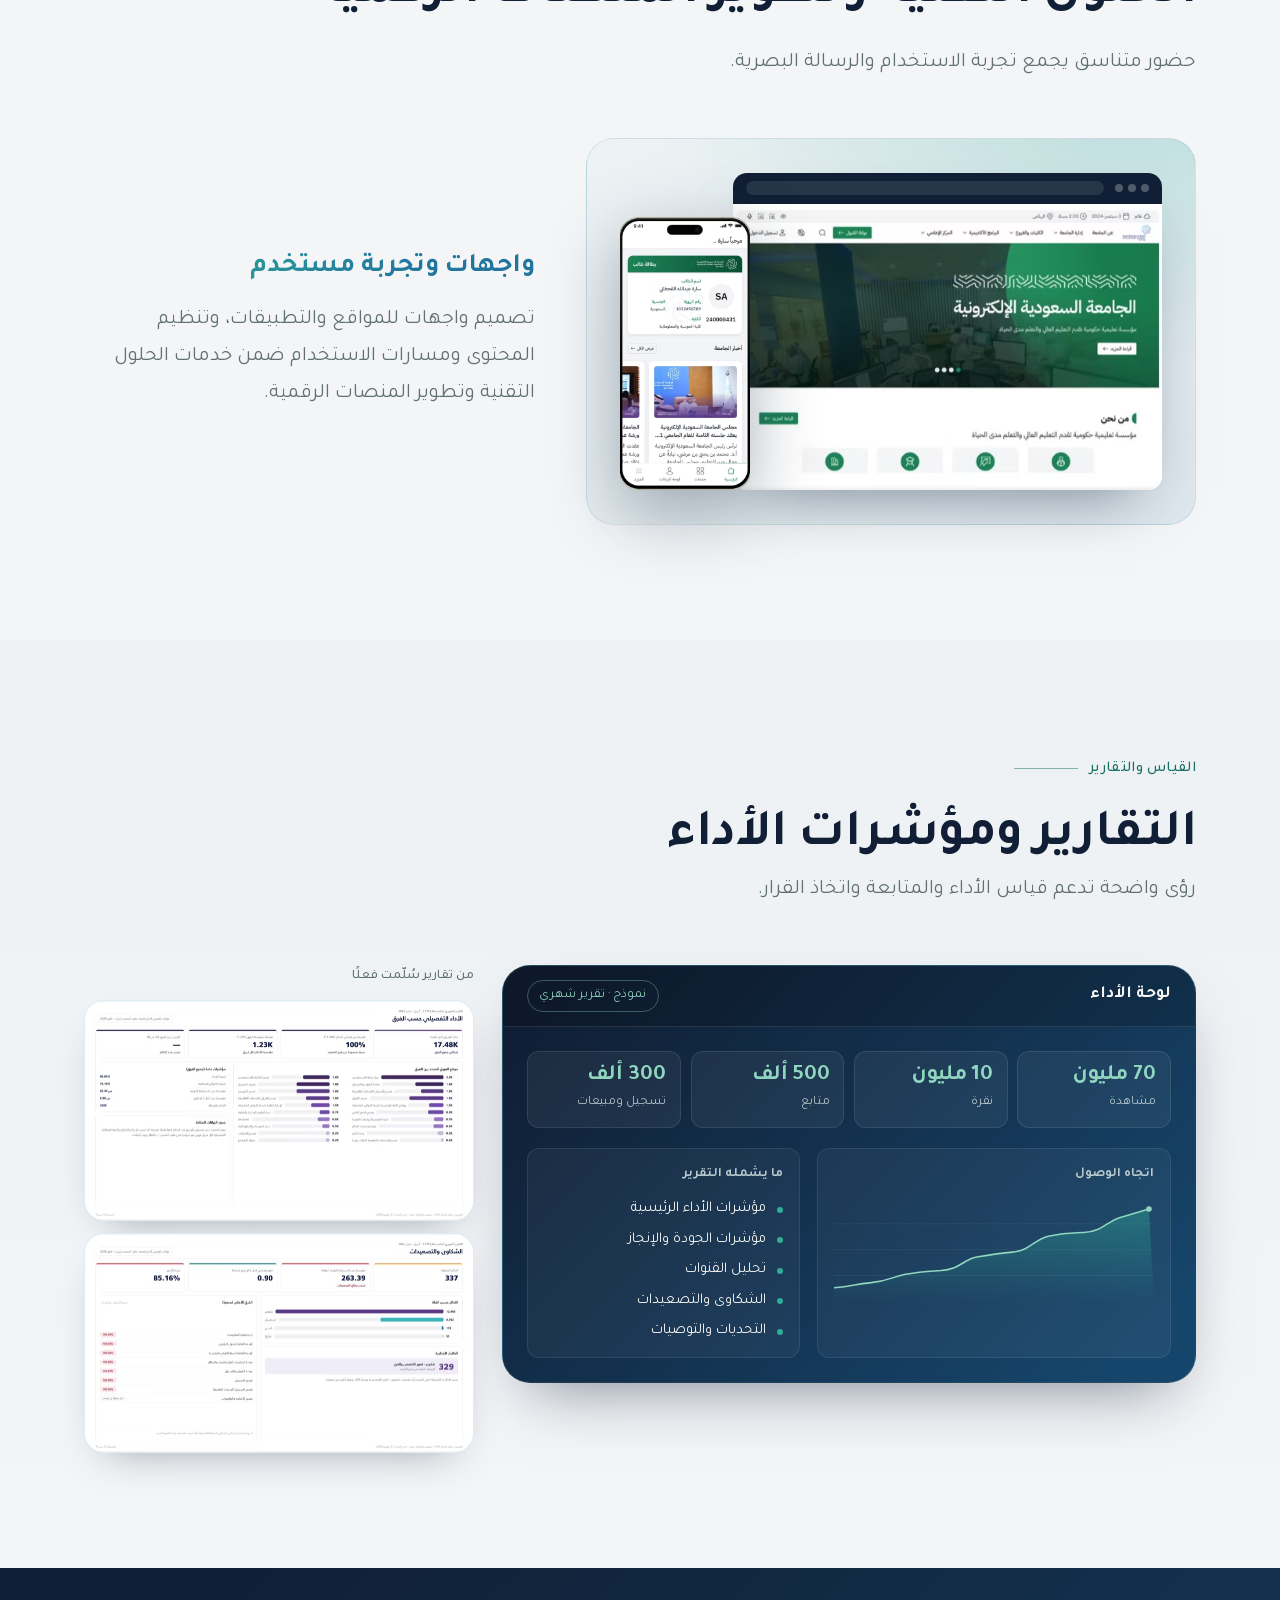
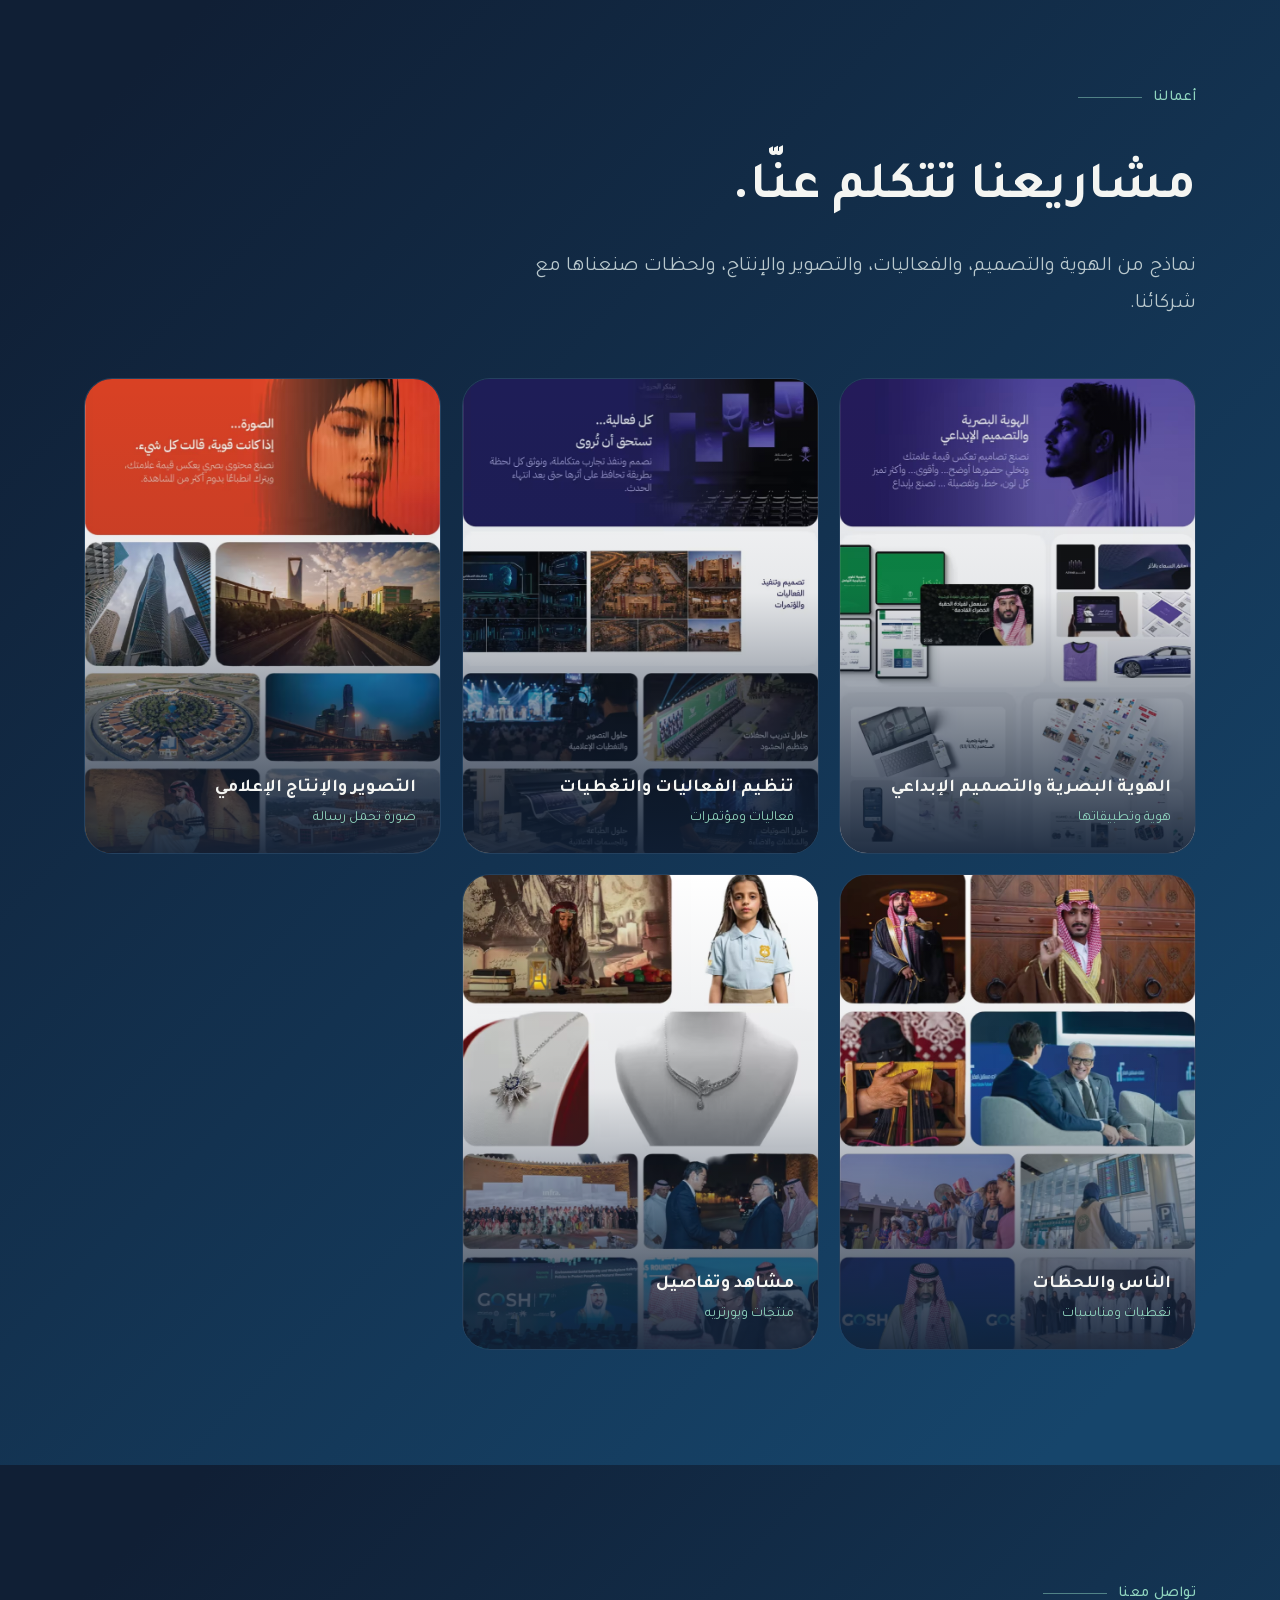
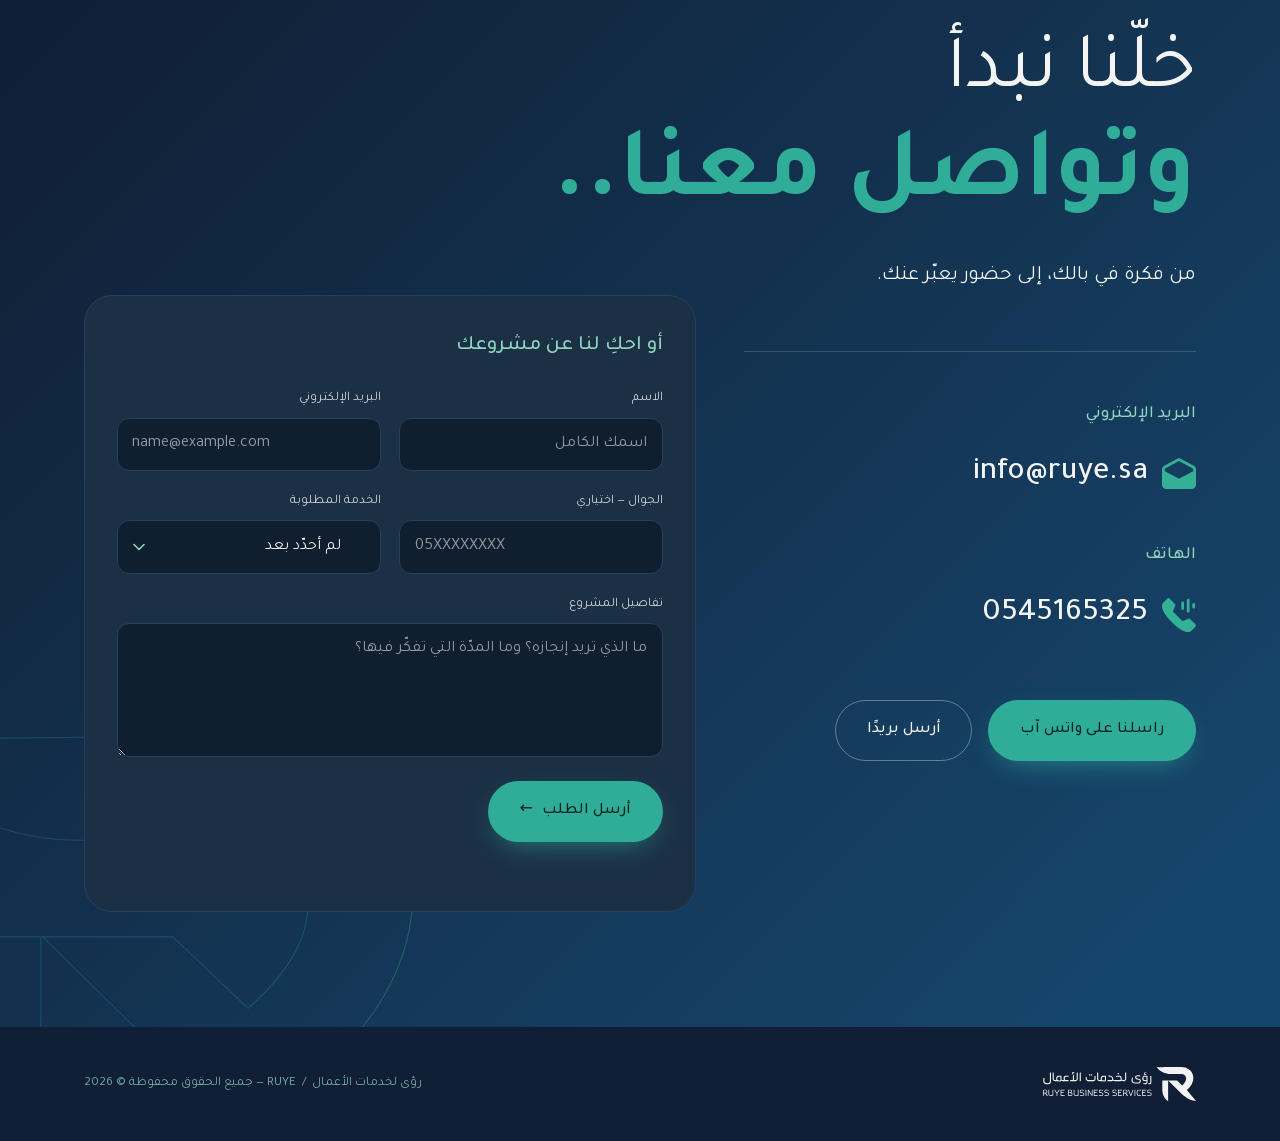
